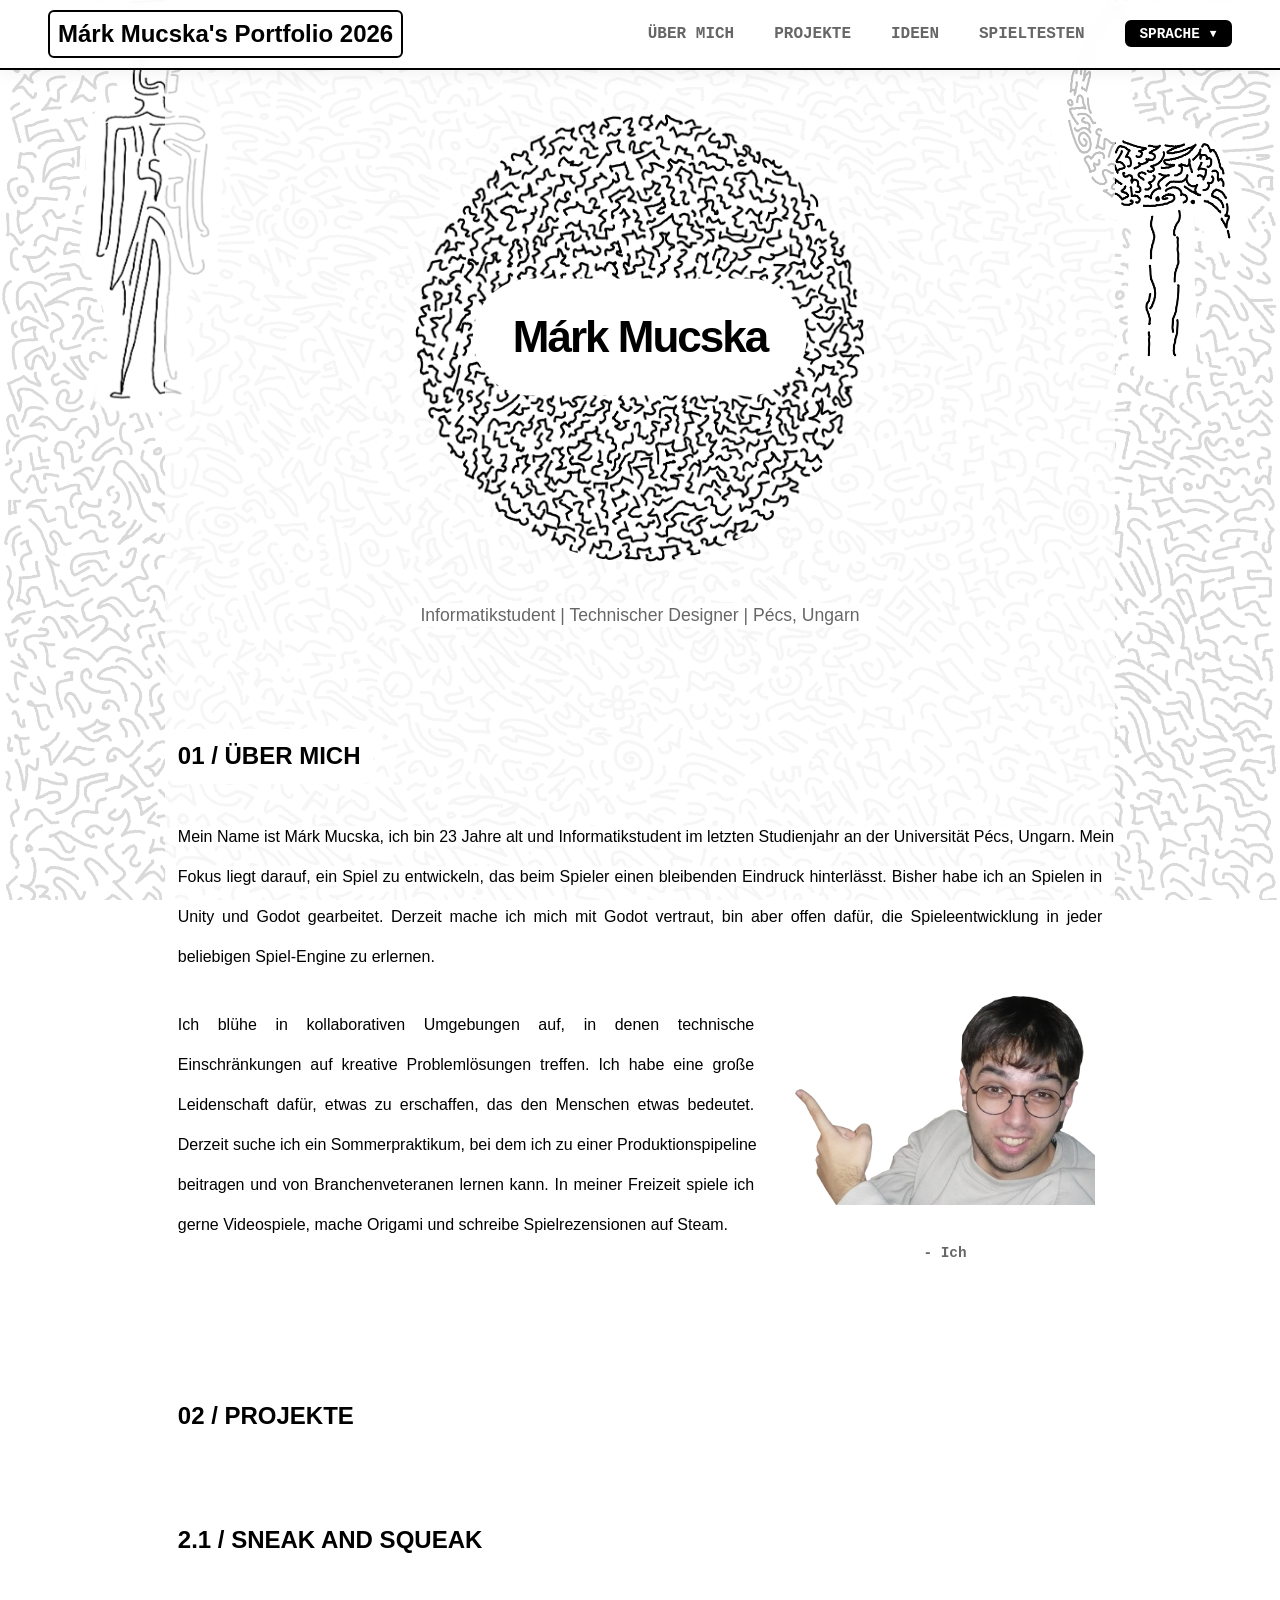
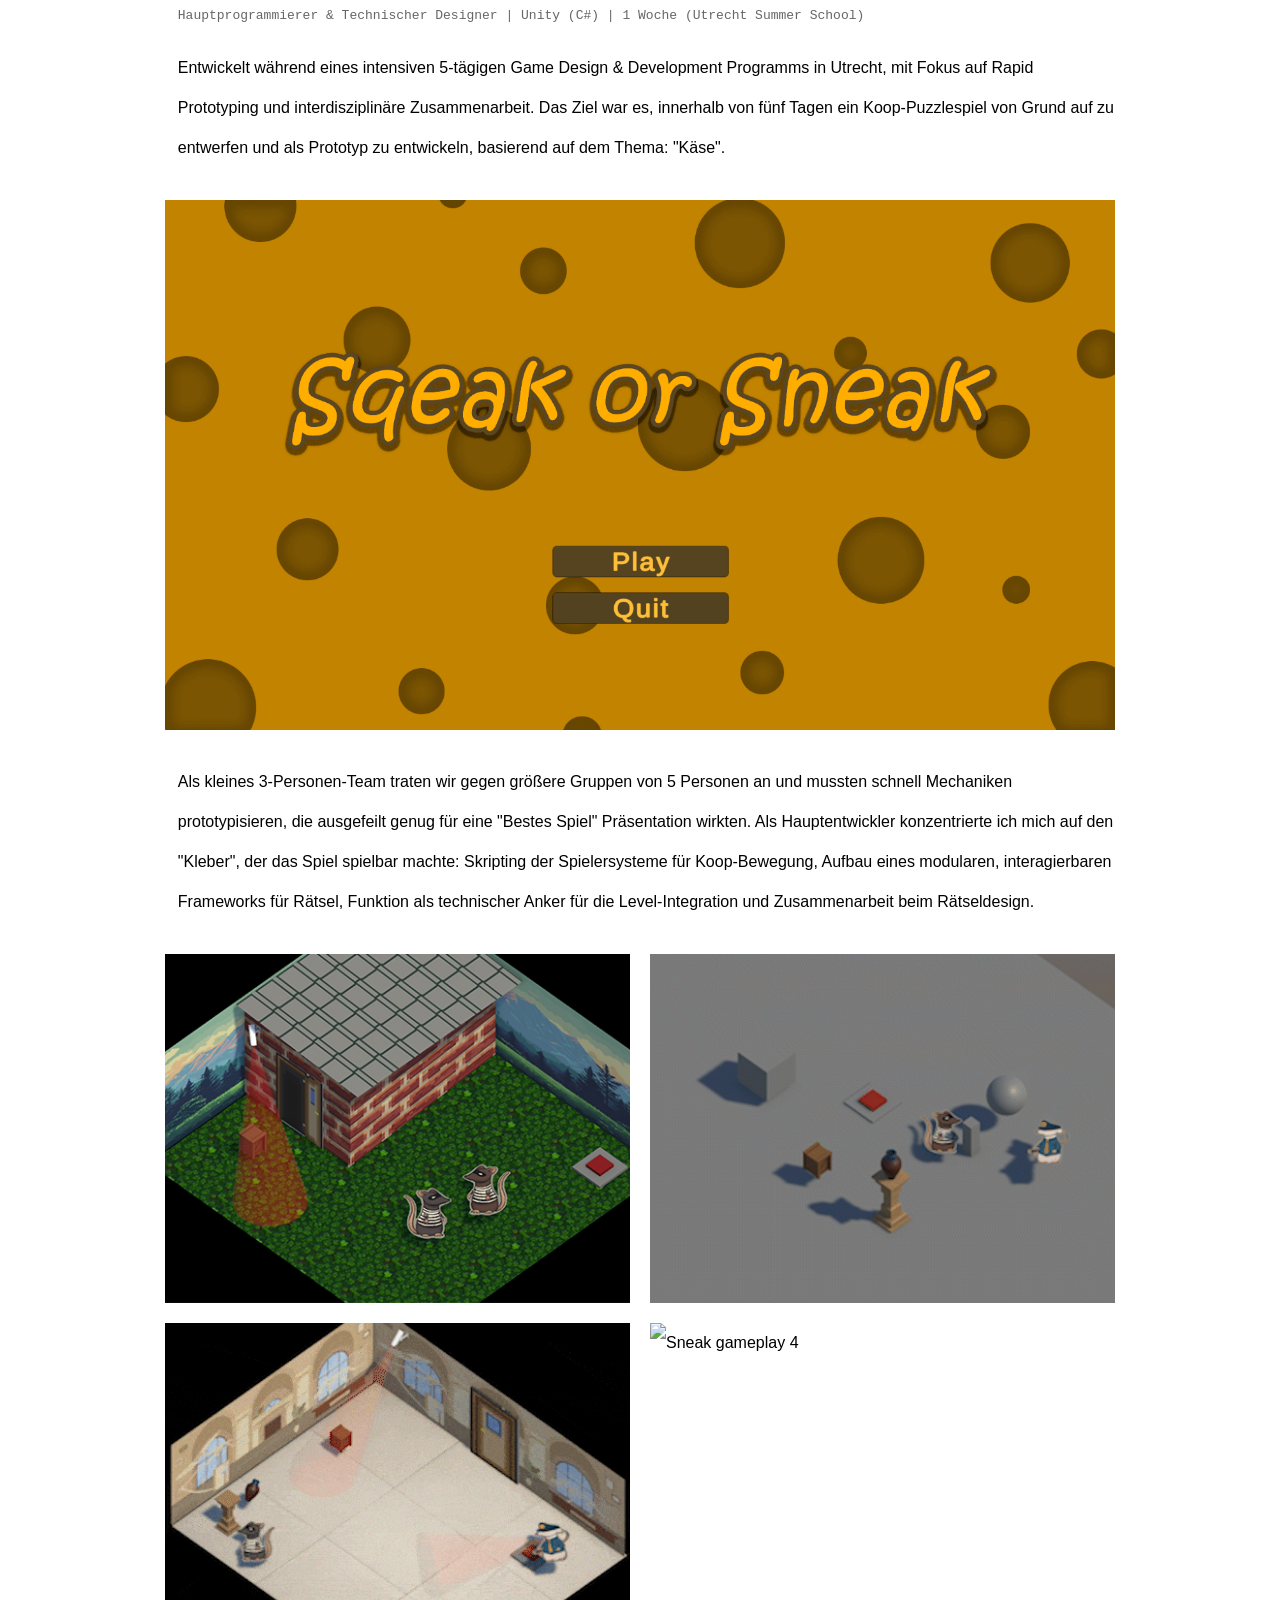
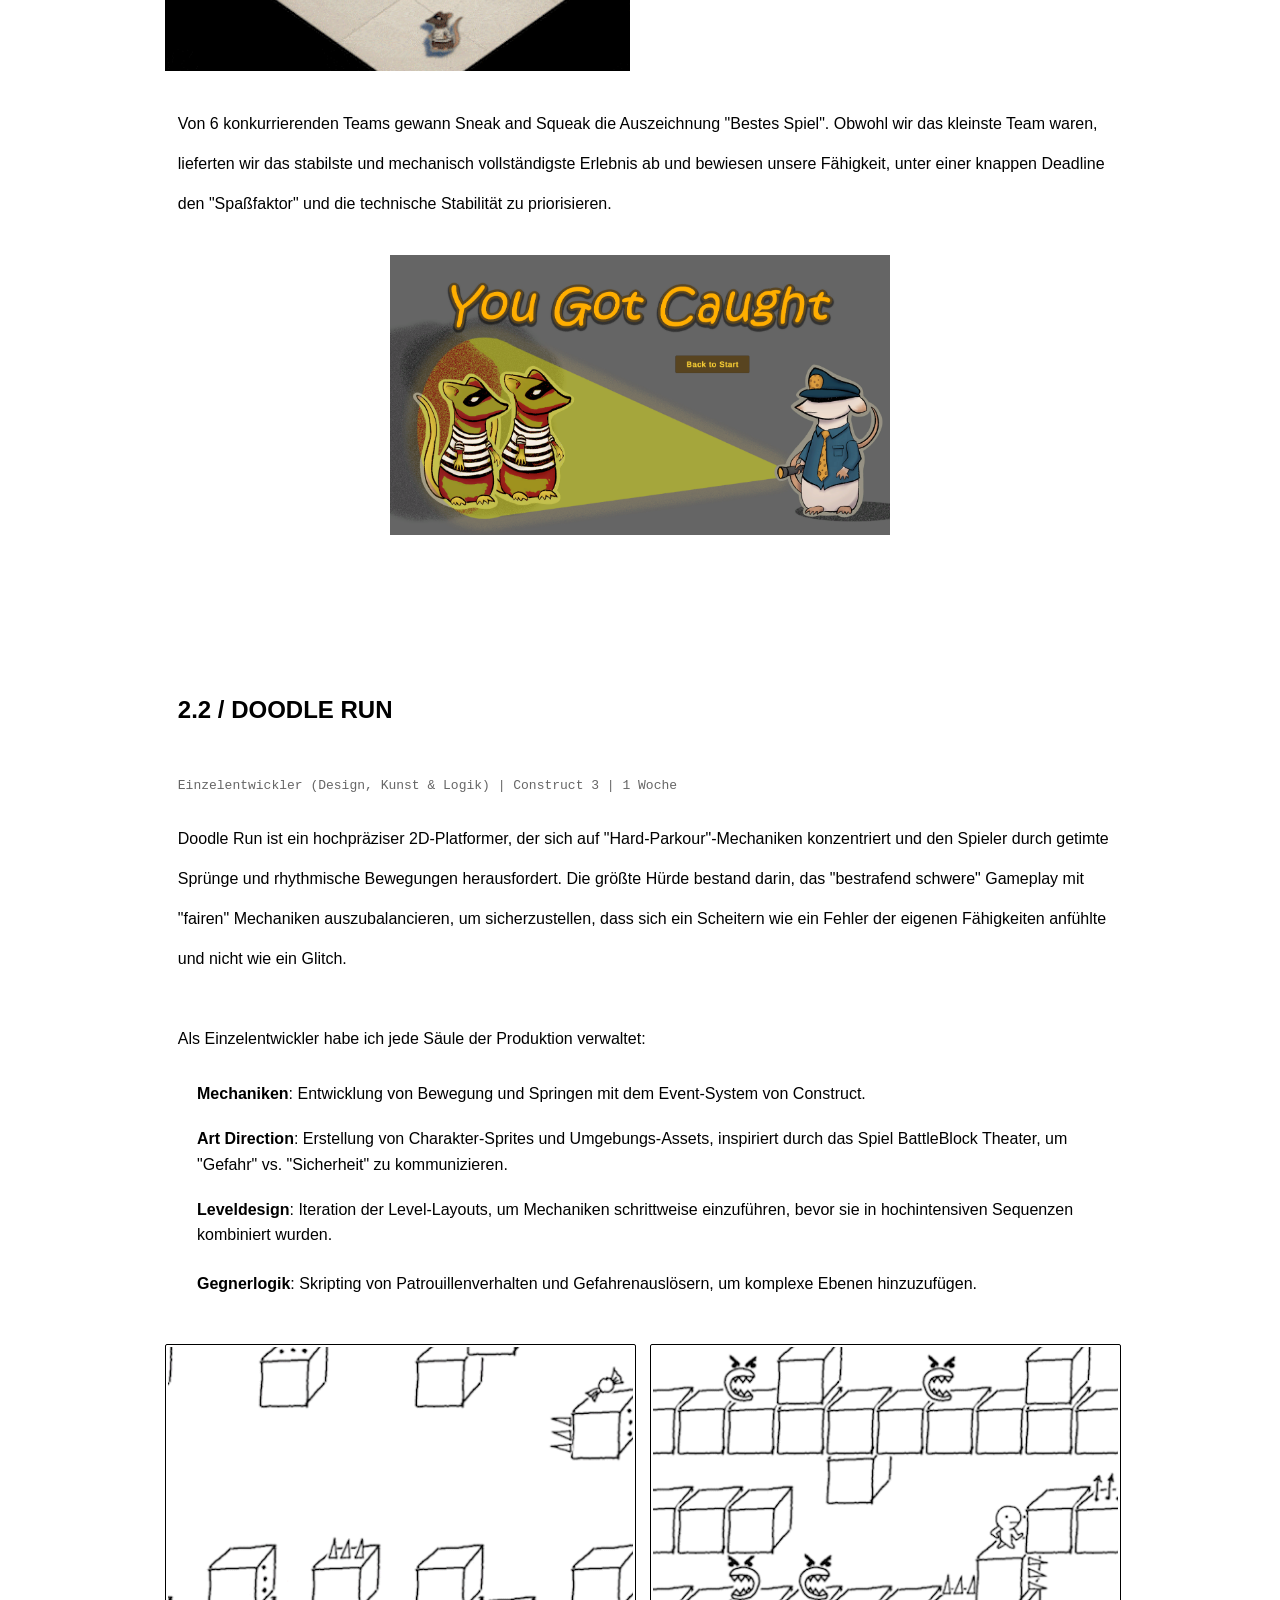
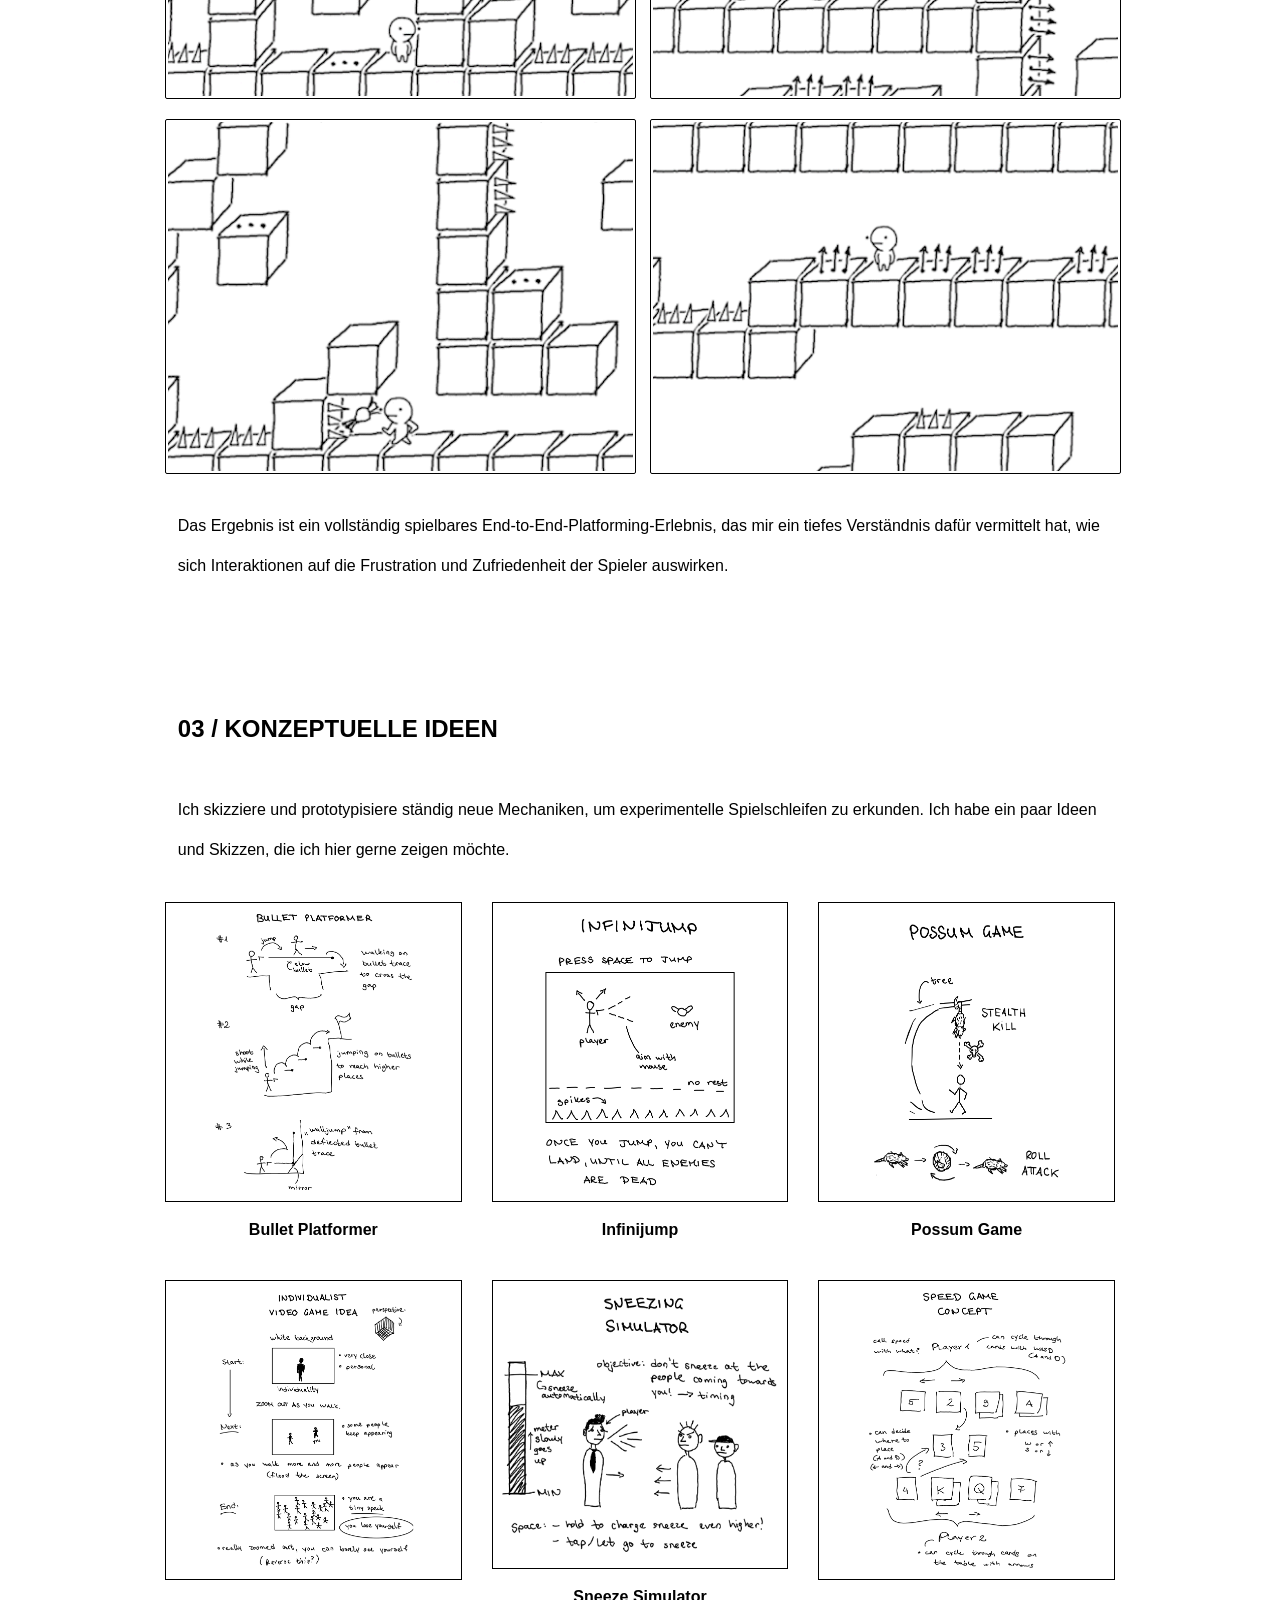
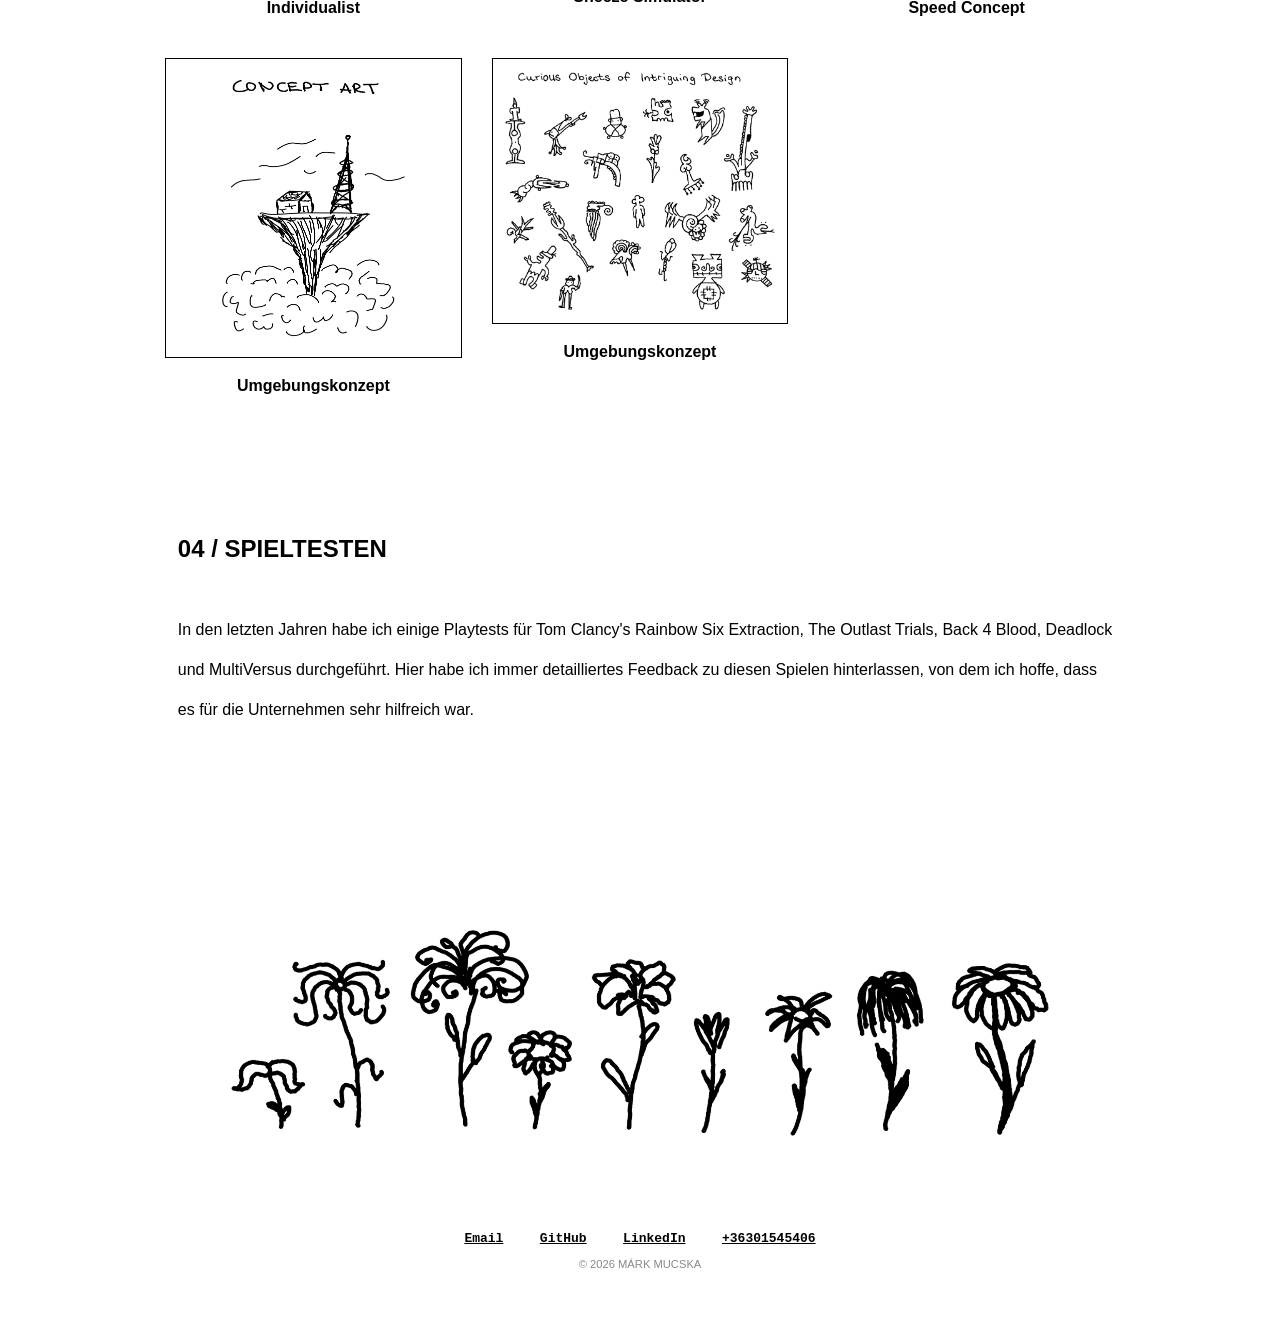
==== index_de.html @ d877de8e "language1" ====
<!DOCTYPE html>
<html lang="de">
<head>
    <meta charset="UTF-8">
    <meta name="viewport" content="width=device-width, initial-scale=1.0">
    <title>Márk Mucska | Portfolio 2026</title>
    <link rel="stylesheet" href="style.css">
</head>
<body>

    <nav>
        <a href="#hero" class="nav-logo">Márk Mucska's Portfolio 2026</a>
        <ul class="nav-links">
            <li><a href="#about">Über mich</a></li>
            <li><a href="#projects">Projekte</a></li>
            <li><a href="#ideas">Ideen</a></li>
            <li><a href="#experience">Spieltesten</a></li>
            <li class="lang-dropdown">
                <button class="lang-btn">Sprache ▾</button>
                <div class="lang-menu">
                    <a href="#">English</a>
                    <a href="#">Magyar</a>
                    <a href="#">Deutsch</a>
                </div>
            </li>
        </ul>
    </nav>

    <img src="media/graphics/left_side_fix.png" class="side-art left-art sketch-asset" alt="Left side art">
    <img src="media/graphics/right_side_fix.png" class="side-art right-art sketch-asset" alt="Right side art">

    <div class="container">
        <header id="hero" class="site-header reveal">
            <div class="hero-overlay-container">
                <img src="media/graphics/hero.png" class="hero-overlay-img sketch-asset" alt="Hero Art">
                <h1 class="hero-title-overlay">Márk Mucska</h1>
            </div>
            
            <p class="hero-subtitle">
                Informatikstudent | Technischer Designer | Pécs, Ungarn
            </p>
        </header>

        <section id="about" class="reveal">
            <h2>01 / Über Mich</h2>
            
            <div class="about-top">
                <p>Mein Name ist Márk Mucska, ich bin 23 Jahre alt und Informatikstudent im letzten Studienjahr an der Universität Pécs, Ungarn. Mein Fokus liegt darauf, ein Spiel zu entwickeln, das beim Spieler einen bleibenden Eindruck hinterlässt. Bisher habe ich an Spielen in Unity und Godot gearbeitet. Derzeit mache ich mich mit Godot vertraut, bin aber offen dafür, die Spieleentwicklung in jeder beliebigen Spiel-Engine zu erlernen.</p>
            </div>

            <div class="about-bottom">
                <div class="about-bottom-text">
                    <p>Ich blühe in kollaborativen Umgebungen auf, in denen technische Einschränkungen auf kreative Problemlösungen treffen. Ich habe eine große Leidenschaft dafür, etwas zu erschaffen, das den Menschen etwas bedeutet. Derzeit suche ich ein Sommerpraktikum, bei dem ich zu einer Produktionspipeline beitragen und von Branchenveteranen lernen kann. In meiner Freizeit spiele ich gerne Videospiele, mache Origami und schreibe Spielrezensionen auf Steam.</p>
                </div>
                <div class="about-image-container">
                    <img src="media/graphics/me.png" alt="Márk Mucska zeigt" class="about-img">
                    <span class="me-caption">- Ich</span>
                </div>
            </div>
        </section>

        <section id="projects" class="reveal" style="padding-bottom: 0;">
            <h2>02 / Projekte</h2>
        </section>

        <section id="sneak" class="reveal" style="padding-top: 1rem;">
            <h2>2.1 / Sneak and Squeak</h2>
            <br>
            <span class="project-meta">Hauptprogrammierer & Technischer Designer | Unity (C#) | 1 Woche (Utrecht Summer School)</span>
            
            <p>Entwickelt während eines intensiven 5-tägigen Game Design & Development Programms in Utrecht, mit Fokus auf Rapid Prototyping und interdisziplinäre Zusammenarbeit. Das Ziel war es, innerhalb von fünf Tagen ein Koop-Puzzlespiel von Grund auf zu entwerfen und als Prototyp zu entwickeln, basierend auf dem Thema: "Käse".</p>
            
            <img src="media/sneak/sneak_4.png" class="feature-img hover-lift" alt="Title Screen">
            
            <p>Als kleines 3-Personen-Team traten wir gegen größere Gruppen von 5 Personen an und mussten schnell Mechaniken prototypisieren, die ausgefeilt genug für eine "Bestes Spiel" Präsentation wirkten. Als Hauptentwickler konzentrierte ich mich auf den "Kleber", der das Spiel spielbar machte: Skripting der Spielersysteme für Koop-Bewegung, Aufbau eines modularen, interagierbaren Frameworks für Rätsel, Funktion als technischer Anker für die Level-Integration und Zusammenarbeit beim Rätseldesign.</p>

            <div class="gallery-grid dynamic-grid">
                <img src="media/sneak/sneak_6.png" class="hover-lift" alt="Sneak gameplay 1">
                <img src="media/sneak/sneak_1.gif" class="hover-lift" alt="Sneak gameplay 2">
                <img src="media/sneak/sneak_2.gif" class="hover-lift" alt="Sneak gameplay 3">
                <img src="media/sneak/sneak_3.gif" class="hover-lift" alt="Sneak gameplay 4">
            </div>

            <p>Von 6 konkurrierenden Teams gewann Sneak and Squeak die Auszeichnung "Bestes Spiel". Obwohl wir das kleinste Team waren, lieferten wir das stabilste und mechanisch vollständigste Erlebnis ab und bewiesen unsere Fähigkeit, unter einer knappen Deadline den "Spaßfaktor" und die technische Stabilität zu priorisieren.</p>
            
            <img src="media/sneak/sneak_5.png" class="hover-lift" style="max-width: 500px; margin: 2rem auto; display: block;" alt="Caught Screen">
        </section>

        <section id="doodle" class="reveal">
            <h2>2.2 / Doodle Run</h2>
            <br>
            <span class="project-meta">Einzelentwickler (Design, Kunst & Logik) | Construct 3 | 1 Woche</span>
            
            <p>Doodle Run ist ein hochpräziser 2D-Platformer, der sich auf "Hard-Parkour"-Mechaniken konzentriert und den Spieler durch getimte Sprünge und rhythmische Bewegungen herausfordert. Die größte Hürde bestand darin, das "bestrafend schwere" Gameplay mit "fairen" Mechaniken auszubalancieren, um sicherzustellen, dass sich ein Scheitern wie ein Fehler der eigenen Fähigkeiten anfühlte und nicht wie ein Glitch.</p>
            <br><br>
            <p>Als Einzelentwickler habe ich jede Säule der Produktion verwaltet:</p><br>
            <ul class="doodle-list">
                <li><b>Mechaniken</b>: Entwicklung von Bewegung und Springen mit dem Event-System von Construct.</li>
                <li><b>Art Direction</b>: Erstellung von Charakter-Sprites und Umgebungs-Assets, inspiriert durch das Spiel BattleBlock Theater, um "Gefahr" vs. "Sicherheit" zu kommunizieren.</li>
                <li><b>Leveldesign</b>: Iteration der Level-Layouts, um Mechaniken schrittweise einzuführen, bevor sie in hochintensiven Sequenzen kombiniert wurden.</li>
                <li><b>Gegnerlogik</b>: Skripting von Patrouillenverhalten und Gefahrenauslösern, um komplexe Ebenen hinzuzufügen.</li>
            </ul>

            <div class="gallery-grid dynamic-grid">
                <img src="media/doodle/doodle_1.gif" class="doodle-run-frame hover-lift" alt="Doodle gameplay 1">
                <img src="media/doodle/doodle_2.gif" class="doodle-run-frame hover-lift" alt="Doodle gameplay 2">
                <img src="media/doodle/doodle_3.gif" class="doodle-run-frame hover-lift" alt="Doodle gameplay 3">
                <img src="media/doodle/doodle_4.gif" class="doodle-run-frame hover-lift" alt="Doodle gameplay 4">
            </div>

            <p>Das Ergebnis ist ein vollständig spielbares End-to-End-Platforming-Erlebnis, das mir ein tiefes Verständnis dafür vermittelt hat, wie sich Interaktionen auf die Frustration und Zufriedenheit der Spieler auswirken.</p>
        </section>

        <section id="ideas" class="reveal">
            <h2>03 / Konzeptuelle Ideen</h2>
            <br>
            <p>Ich skizziere und prototypisiere ständig neue Mechaniken, um experimentelle Spielschleifen zu erkunden. Ich habe ein paar Ideen und Skizzen, die ich hier gerne zeigen möchte.</p>

            <div class="ideas-grid dynamic-grid">
                <div class="idea-item" onclick="openLB('ideas',0)"><img src="media/ideas/bullet_plat.png" class="idea-frame" alt="Bullet Platformer"><p><strong>Bullet Platformer</strong></p></div>
                <div class="idea-item" onclick="openLB('ideas',1)"><img src="media/ideas/infinijump.png" class="idea-frame" alt="Infinijump"><p><strong>Infinijump</strong></p></div>
                <div class="idea-item" onclick="openLB('ideas',2)"><img src="media/ideas/possum.png" class="idea-frame" alt="Possum Game"><p><strong>Possum Game</strong></p></div>
                <div class="idea-item" onclick="openLB('ideas',3)"><img src="media/ideas/indiv.png" class="idea-frame" alt="Individualist"><p><strong>Individualist</strong></p></div>
                <div class="idea-item" onclick="openLB('ideas',4)"><img src="media/ideas/sneeze_sim.png" class="idea-frame" alt="Sneeze Simulator"><p><strong>Sneeze Simulator</strong></p></div>
                <div class="idea-item" onclick="openLB('ideas',5)"><img src="media/ideas/speed.png" class="idea-frame" alt="Speed Concept"><p><strong>Speed Concept</strong></p></div>
                <div class="idea-item" onclick="openLB('ideas',6)"><img src="media/ideas/concept_art.png" class="idea-frame" alt="Environment Concept"><p><strong>Umgebungskonzept</strong></p></div>
                <div class="idea-item" onclick="openLB('ideas',7)"><img src="media/ideas/ideas.png" class="idea-frame" alt="Environment Concept"><p><strong>Umgebungskonzept</strong></p></div>
            </div>
        </section>

        <section id="experience" class="reveal">
            <h2>04 / Spieltesten</h2>
            <br>
            <p>In den letzten Jahren habe ich einige Playtests für Tom Clancy's Rainbow Six Extraction, The Outlast Trials, Back 4 Blood, Deadlock und MultiVersus durchgeführt. Hier habe ich immer detailliertes Feedback zu diesen Spielen hinterlassen, von dem ich hoffe, dass es für die Unternehmen sehr hilfreich war.</p>
        </section>

        <footer class="reveal" style="text-align: center; padding: 4rem 0;">
            <img src="media/graphics/bottom_of_page.png" class="footer-art sketch-asset" alt="Footer art">
            <div class="contact-links">
                <a href="mailto:mark.mucska@gmail.com">Email</a>
                <a href="https://github.com/robb1ngood" target="_blank">GitHub</a>
                <a href="https://www.linkedin.com/in/márk-mucska-1a187a334/" target="_blank">LinkedIn</a>
                <a href="tel:+36301545406">+36301545406</a>
            </div>
            <p style="margin-top: 2rem; font-size: 0.7rem; color: #888;">© 2026 MÁRK MUCSKA</p>
        </footer>

    </div>

    <div class="lb" id="lb" onclick="lbOutside(event)">
        <div class="lb-inner">
            <button class="lb-close" onclick="closeLB()">SCHLIESSEN ✕</button>
            <button class="lb-arrow prev" onclick="event.stopPropagation();shiftLB(-1)">‹</button>
            <button class="lb-arrow next" onclick="event.stopPropagation();shiftLB(1)">›</button>
            <img id="lb-img" src="" alt="">
            <div class="lb-cap" id="lb-cap"></div>
        </div>
    </div>

    <script>
    // 1. Data defining the images in the gallery
    const galleryData = {
        ideas: [
            {src: 'media/ideas/bullet_plat.png', cap: 'Bullet Platformer'},
            {src: 'media/ideas/infinijump.png',  cap: 'Infinijump'},
            {src: 'media/ideas/possum.png',      cap: 'Possum Game'},
            {src: 'media/ideas/indiv.png',       cap: 'Individualist'},
            {src: 'media/ideas/sneeze_sim.png',  cap: 'Sneeze Simulator'},
            {src: 'media/ideas/speed.png',       cap: 'Speed Concept'},
            {src: 'media/ideas/concept_art.png', cap: 'Umgebungskonzept'},
            {src: 'media/ideas/ideas.png',       cap: 'Umgebungskonzept'}
        ]
    };

    let currentGallery = null;
    let currentIndex = 0;

    function openLB(gal, idx) {
        currentGallery = gal;
        currentIndex = idx;
        renderLB();
        document.getElementById('lb').classList.add('open');
        document.body.style.overflow = 'hidden'; 
    }

    function renderLB() {
        const item = galleryData[currentGallery][currentIndex];
        const lbImg = document.getElementById('lb-img');
        lbImg.src = item.src;
        document.getElementById('lb-cap').textContent = item.cap + ' (' + (currentIndex + 1) + '/' + galleryData[currentGallery].length + ')';
    }

    function shiftLB(direction) {
        const total = galleryData[currentGallery].length;
        currentIndex = (currentIndex + direction + total) % total;
        renderLB();
    }

    function closeLB() {
        document.getElementById('lb').classList.remove('open');
        document.body.style.overflow = '';
        document.getElementById('lb-img').src = '';
    }

    function lbOutside(e) {
        if (e.target === document.getElementById('lb')) closeLB();
    }

    document.addEventListener('keydown', e => {
        if (!document.getElementById('lb').classList.contains('open')) return;
        if (e.key === 'Escape') closeLB();
        if (e.key === 'ArrowRight') shiftLB(1);
        if (e.key === 'ArrowLeft') shiftLB(-1);
    });

    // --- DYNAMIC EFFECTS ADDITIONS ---

    // Scroll reveal
    const reveals = document.querySelectorAll('.reveal');
    const observer = new IntersectionObserver((entries) => {
      entries.forEach(entry => {
        if (entry.isIntersecting) {
          entry.target.classList.add('visible');
        }
      });
    }, { threshold: 0.1 });
    reveals.forEach(el => observer.observe(el));

    // Staggered Grids
    const grids = document.querySelectorAll('.dynamic-grid');
    const gridObserver = new IntersectionObserver((entries) => {
        entries.forEach(entry => {
            if (entry.isIntersecting) {
                entry.target.classList.add('visible');
                const children = Array.from(entry.target.children);
                children.forEach((child, i) => {
                    child.style.transitionDelay = `${i * 0.15}s`;
                });
            }
        });
    }, { threshold: 0.15 });
    grids.forEach(grid => gridObserver.observe(grid));

    // Active nav highlight
    const sections = document.querySelectorAll('section[id], header[id]');
    const navLinks = document.querySelectorAll('.nav-links a:not(.lang-menu a)');
    window.addEventListener('scroll', () => {
      let current = '';
      sections.forEach(s => {
        if (window.scrollY >= s.offsetTop - 150) current = s.id;
      });
      navLinks.forEach(a => {
        a.classList.remove('active');
        if (a.getAttribute('href') === '#' + current) {
            a.classList.add('active');
        }
      });
    });
    </script>
</body>
</html>
---- style.css ----
/* --- DESIGN SYSTEM: INVERTED THEME --- */
:root {
    --bg-color: #ffffff;
    --text-color: #000000;
    --secondary-text: #666666;
    --accent-color: #000000;
}

html {
    scroll-behavior: smooth;
}

body {
    background-color: var(--bg-color);
    color: var(--text-color);
    font-family: 'Inter', -apple-system, sans-serif;
    line-height: 1.6;
    margin: 0;
    overflow-x: hidden;
}

/* Updated Background */
body::before {
    content: "";
    position: fixed;
    top: 50%;
    left: 50%;
    width: 100vh;
    height: 100vw;
    transform: translate(-50%, -50%) rotate(-90deg);
    background-image: url('media/graphics/background.png'); 
    background-size: cover;
    background-position: center;
    background-attachment: fixed;
    opacity: 0.15; 
    z-index: -1;
    pointer-events: none;
}

/* ── STICKY SKETCH NAV ── */
nav {
    position: fixed;
    top: 0; left: 0; right: 0;
    z-index: 1000;
    background: rgba(255, 255, 255, 0.95);
    border-bottom: 2px solid #000;
    padding: 0.6rem 3rem; /* Reduced vertical padding from 1.2rem to 0.6rem */
    display: flex;
    justify-content: space-between;
    align-items: center;
    box-shadow: 0 4px 15px rgba(0,0,0,0.05);
    backdrop-filter: blur(5px);
}

.nav-logo {
    font-weight: 900;
    font-size: 1.5rem;
    color: black;
    text-decoration: none;
    border: 2px solid black;
    padding: 0.2rem 0.5rem;
    border-radius: 6px;
    background: white;
    transition: transform 0.2s, box-shadow 0.2s;
}

.nav-logo:hover {
    transform: translateY(-2px);
    box-shadow: 4px 4px 0 black;
}

.nav-links {
    display: flex;
    gap: 2.5rem;
    list-style: none;
    margin: 0; padding: 0;
}

.nav-links a {
    text-decoration: none;
    color: var(--secondary-text);
    font-weight: bold;
    text-transform: uppercase;
    font-family: monospace;
    font-size: 1rem;
    position: relative;
    transition: color 0.2s ease;
}

.nav-links a::after {
    content: '';
    position: absolute;
    width: 100%;
    height: 2px;
    bottom: -4px;
    left: 0;
    background-color: #000;
    transform: scaleX(0);
    transform-origin: right;
    transition: transform 0.3s ease-out;
}

.nav-links a:hover, .nav-links a.active {
    color: #000;
}

.nav-links a:hover::after, .nav-links a.active::after {
    transform: scaleX(1);
    transform-origin: left;
}

/* Hero Section Layout */
.site-header {
    padding: 5rem 0 2rem; /* Reduced top padding from 8rem to 5rem */
    text-align: center;
}

.hero-overlay-container {
    position: relative;
    width: 450px;
    height: 450px;
    margin: 0 auto 2.5rem;
    border-radius: 50%;
    overflow: hidden;
    display: flex;
    justify-content: center;
    align-items: center;
}

.hero-overlay-img {
    display: block;
    width: 100%;
    height: 100%;
    object-fit: cover;
    animation: spin 30s linear infinite;
}

@keyframes spin {
    from { transform: rotate(0deg); }
    to { transform: rotate(360deg); }
}

.hero-title-overlay {
    position: absolute;
    top: 50%;
    left: 50%;
    transform: translate(-50%, -50%);
    font-size: 44px;
    font-weight: 900;
    color: black;
    margin: 0;
    background-color: white;
    padding: 10px 40px;
    white-space: nowrap;
    border-radius: 100px; 
}

.hero-subtitle {
    color: #666;
    max-width: 600px;
    margin: 0 auto;
    font-size: 1.1rem;
    line-height: 1.5;
}

.container {
    max-width: 950px; /* Increased from 850px to make the content area wider */
    margin: 0 auto;
    position: relative;
    background: rgba(255, 255, 255, 0.75);
    z-index: 2;
    padding-top: 2rem;
}
/* Side Art */
@keyframes wobble {
    0% { transform: rotate(-2deg); }
    50% { transform: rotate(2deg); }
    100% { transform: rotate(-2deg); }
}

.side-art {
    position: fixed;
    top: 15%;
    transform: translateY(-50%);
    width: 210px;
    z-index: 1;
    pointer-events: none;
    animation: wobble 6s ease-in-out infinite;
    backface-visibility: hidden;
}
.left-art { left: 30px; }
.right-art { animation-delay: -3s; right: 30px; }

h1, h2, p, .project-meta, .idea-item p {
    display: inline;
    background: #ffffff;
    padding: 0.1rem 0.8rem;
    border-radius: 12px;
    line-height: 2.2;
    box-decoration-break: clone;
    -webkit-box-decoration-break: clone;
}

h1 { 
    display: block;
    width: fit-content;
    margin: 0 auto 1rem;
    font-size: 3.5rem; 
    letter-spacing: -2px; 
    box-shadow: none;
}

h2 { 
    display: inline-block; 
    margin-bottom: 2rem;
    text-transform: uppercase;
}

section p {
    display: inline;
    margin-bottom: 1.5rem;
}

section {
    padding: 3rem 0;
    border-bottom: none;
    line-height: 2.5;
}

.project-meta {
    font-family: monospace;
    color: var(--secondary-text);
    display: block;
    margin-bottom: 1rem;
}

/* ── DYNAMIC ANIMATIONS ── */
.reveal {
    opacity: 0;
    transform: translateY(40px);
    transition: opacity 0.8s ease-out, transform 0.8s ease-out;
}

.reveal.visible {
    opacity: 1;
    transform: none;
}

.dynamic-grid > * {
    opacity: 0;
    transform: translateY(20px);
    transition: opacity 0.6s ease-out, transform 0.6s ease-out;
}

.dynamic-grid.visible > * {
    opacity: 1;
    transform: none;
}

/* Hover Lift Effect */
.hover-lift {
    transition: transform 0.3s ease, box-shadow 0.3s ease;
}
.hover-lift:hover {
    transform: translateY(-5px);
    box-shadow: 0 10px 20px rgba(0,0,0,0.1);
}

.gallery-grid {
    display: grid;
    grid-template-columns: 1fr 1fr;
    gap: 20px;
    margin: 2rem 0;
}

img, video {
    width: 100%;
    display: block;
    border: none;
}

.gallery-grid img.doodle-run-frame {
    border: 1px solid black;
    display: block;
    width: 100%;
    padding: 2px;
    background-color: white; 
    border-radius: 2px;
}

.feature-img { margin: 2rem 0; }

.ideas-grid {
    display: grid;
    grid-template-columns: repeat(auto-fill, minmax(250px, 1fr));
    gap: 30px;
    margin-top: 2rem;
}

.idea-item {
    text-align: center;
    cursor: pointer;
}

.idea-item img {
    max-height: 300px;
    object-fit: contain;
    margin: 0 auto;
}

.idea-item img.idea-frame {
    border: 1px solid #000;
    padding: 3px;
    background-color: #fff;
    display: block;
    width: 100%;
    height: auto;
    margin-bottom: 0.5rem;
    box-sizing: border-box;
    transition: all 0.2s ease;
}

.idea-item:hover img.idea-frame {
    border-color: #666;
    transform: scale(1.03) rotate(1deg);
    box-shadow: 0 10px 15px rgba(0,0,0,0.05);
}

/* --- CONTACT --- */
.footer-art { width: 100%; margin: 3rem 0; }
.contact-links a {
    color: var(--accent-color);
    text-decoration: underline;
    margin: 0 1rem;
    font-weight: bold;
    font-family: monospace;
    transition: color 0.2s;
}
.contact-links a:hover {
    color: #888;
}

/* --- LIGHTBOX --- */
.lb {
    display: none; 
    position: fixed; 
    inset: 0; 
    z-index: 2000;
    background: rgba(255, 255, 255, 0.98);
    align-items: center; 
    justify-content: center; 
    cursor: zoom-out;
}

.lb.open { display: flex; }

.lb-inner {
    position: relative;
    display: flex;
    flex-direction: column;
    align-items: center;
    justify-content: center;
    width: 90vw; 
    height: 90vh;
    pointer-events: none;
}

#lb-img {
    max-width: 100%;
    max-height: 80vh; 
    width: auto;
    height: auto;
    object-fit: contain; 
    border: 1px solid #000;
    background: white;
    box-shadow: 0 10px 30px rgba(0,0,0,0.1);
    pointer-events: auto;
}

.lb-cap {
    font-family: monospace;
    font-size: 0.9rem;
    color: #000;
    margin-top: 15px;
    background: white;
    padding: 5px 10px;
}

.lb-close {
    position: absolute;
    top: 0;
    right: 0;
    padding: 10px;
    background: white;
    border: 1px solid black;
    font-family: monospace;
    cursor: pointer;
    z-index: 2010;
    pointer-events: auto;
    transition: background 0.2s, color 0.2s;
}

.lb-close:hover {
    background: black;
    color: white;
}

.lb-arrow {
    position: absolute;
    top: 50%;
    transform: translateY(-50%);
    font-size: 3rem;
    background: rgba(255,255,255,0.8);
    border: none;
    cursor: pointer;
    padding: 10px;
    z-index: 2010;
    pointer-events: auto;
    transition: opacity 0.2s;
}

.lb-arrow:hover { opacity: 0.5; }
.lb-arrow.prev { left: -80px; }
.lb-arrow.next { right: -80px; }

/* Mobile fixes */
@media (max-width: 1100px) { .side-art { display: none; } }
@media (max-width: 800px) {
    .lb-arrow { display: none; }
    nav { padding: 0.8rem; }
    .nav-links { display: none; }
}
@media (max-width: 600px) { 
    .gallery-grid, .ideas-grid { grid-template-columns: 1fr; } 
    h1 { font-size: 2.5rem; } 
    .hero-overlay-container { width: 300px; height: 300px; }
}

/* --- ABOUT ME LAYOUT --- */
.about-top {
    text-align: justify; /* Justifies the top paragraph */
}

.about-bottom {
    display: flex;
    align-items: center; 
    gap: 0.5rem; 
}

.about-bottom-text {
    flex: 1; 
    text-align: justify; /* Justifies the bottom paragraph */
}

.about-image-container {
    flex-shrink: 0; 
    display: flex;
    flex-direction: column;
    align-items: center; /* Centers the caption exactly under the image */
}

.about-img {
    max-width: 100%;
    width: 300px; 
    height: auto;
    object-fit: cover;
    margin: 0;
    padding: 20px;
    display: block;
}

.me-caption {
    margin-top: 0.5rem;
    font-family: monospace; /* Keeps the sketchy/code vibe */
    color: var(--secondary-text);
    font-size: 0.9rem;
    font-weight: bold;
    background: #ffffff; /* Adds a clean background in case it overlaps the background pattern */
    padding: 0.1rem 0.5rem;
    border-radius: 6px;
}

/* Mobile responsiveness for About section */
@media (max-width: 768px) {
    .about-bottom {
        flex-direction: column-reverse; /* Puts image above text on mobile */
        text-align: center;
    }
}

/* --- LIST STYLING --- */
.doodle-list {
    margin-top: 1rem;
    padding-left: 1.5rem;
}

.doodle-list li {
    margin-bottom: 0.8rem; /* Adds comfortable spacing between list items */
    line-height: 1.6;
    background: #ffffff;
    padding: 0.2rem 0.5rem;
    border-radius: 8px;
    display: inline-block; /* Keeps your text highlight aesthetic intact */
}

/* --- LANGUAGE DROPDOWN --- */
.lang-dropdown {
    position: relative;
    display: inline-block;
}

.lang-btn {
    background-color: black;
    color: white;
    border: 2px solid black;
    padding: 0.2rem 0.8rem;
    font-family: monospace;
    font-weight: bold;
    font-size: 0.9rem;
    border-radius: 6px;
    cursor: pointer;
    text-transform: uppercase;
    transition: all 0.2s ease;
    margin-top: -3px; 
}

/* Button hover state */
.lang-dropdown:hover .lang-btn {
    background-color: white;
    color: black;
    transform: translateY(-2px);
    box-shadow: 3px 3px 0 black;
}

/* The hidden dropdown menu */
.lang-menu {
    display: flex; /* We keep it flex so the structure is always there */
    opacity: 0; /* Makes it completely transparent */
    visibility: hidden; /* Prevents you from accidentally clicking it when invisible */
    transition: opacity 0.3s ease, visibility 0.3s; /* Adds a 0.3-second delay! */
    
    position: absolute;
    top: 100%;
    right: 0; 
    background-color: white;
    min-width: 120px;
    box-shadow: 4px 4px 0 black;
    border: 2px solid black;
    border-radius: 6px;
    z-index: 1001;
    margin-top: 0.5rem;
    flex-direction: column;
    overflow: hidden; 
}


/* Show the menu when hovering over the dropdown container */
.lang-dropdown:hover .lang-menu {
    opacity: 1; /* Fades in to full visibility */
    visibility: visible; /* Makes it clickable again */
}

/* Style the individual language links */
.lang-menu a {
    color: black;
    padding: 0.5rem 1rem;
    text-decoration: none;
    font-family: monospace;
    font-weight: bold;
    font-size: 0.9rem;
    transition: background-color 0.2s, color 0.2s;
}

/* Link hover state inside the menu */
.lang-menu a:hover {
    background-color: black;
    color: white;
}

/* Remove the animated underline effect from your main nav links for these dropdown items */
.lang-dropdown .lang-menu a::after {
    display: none;
}
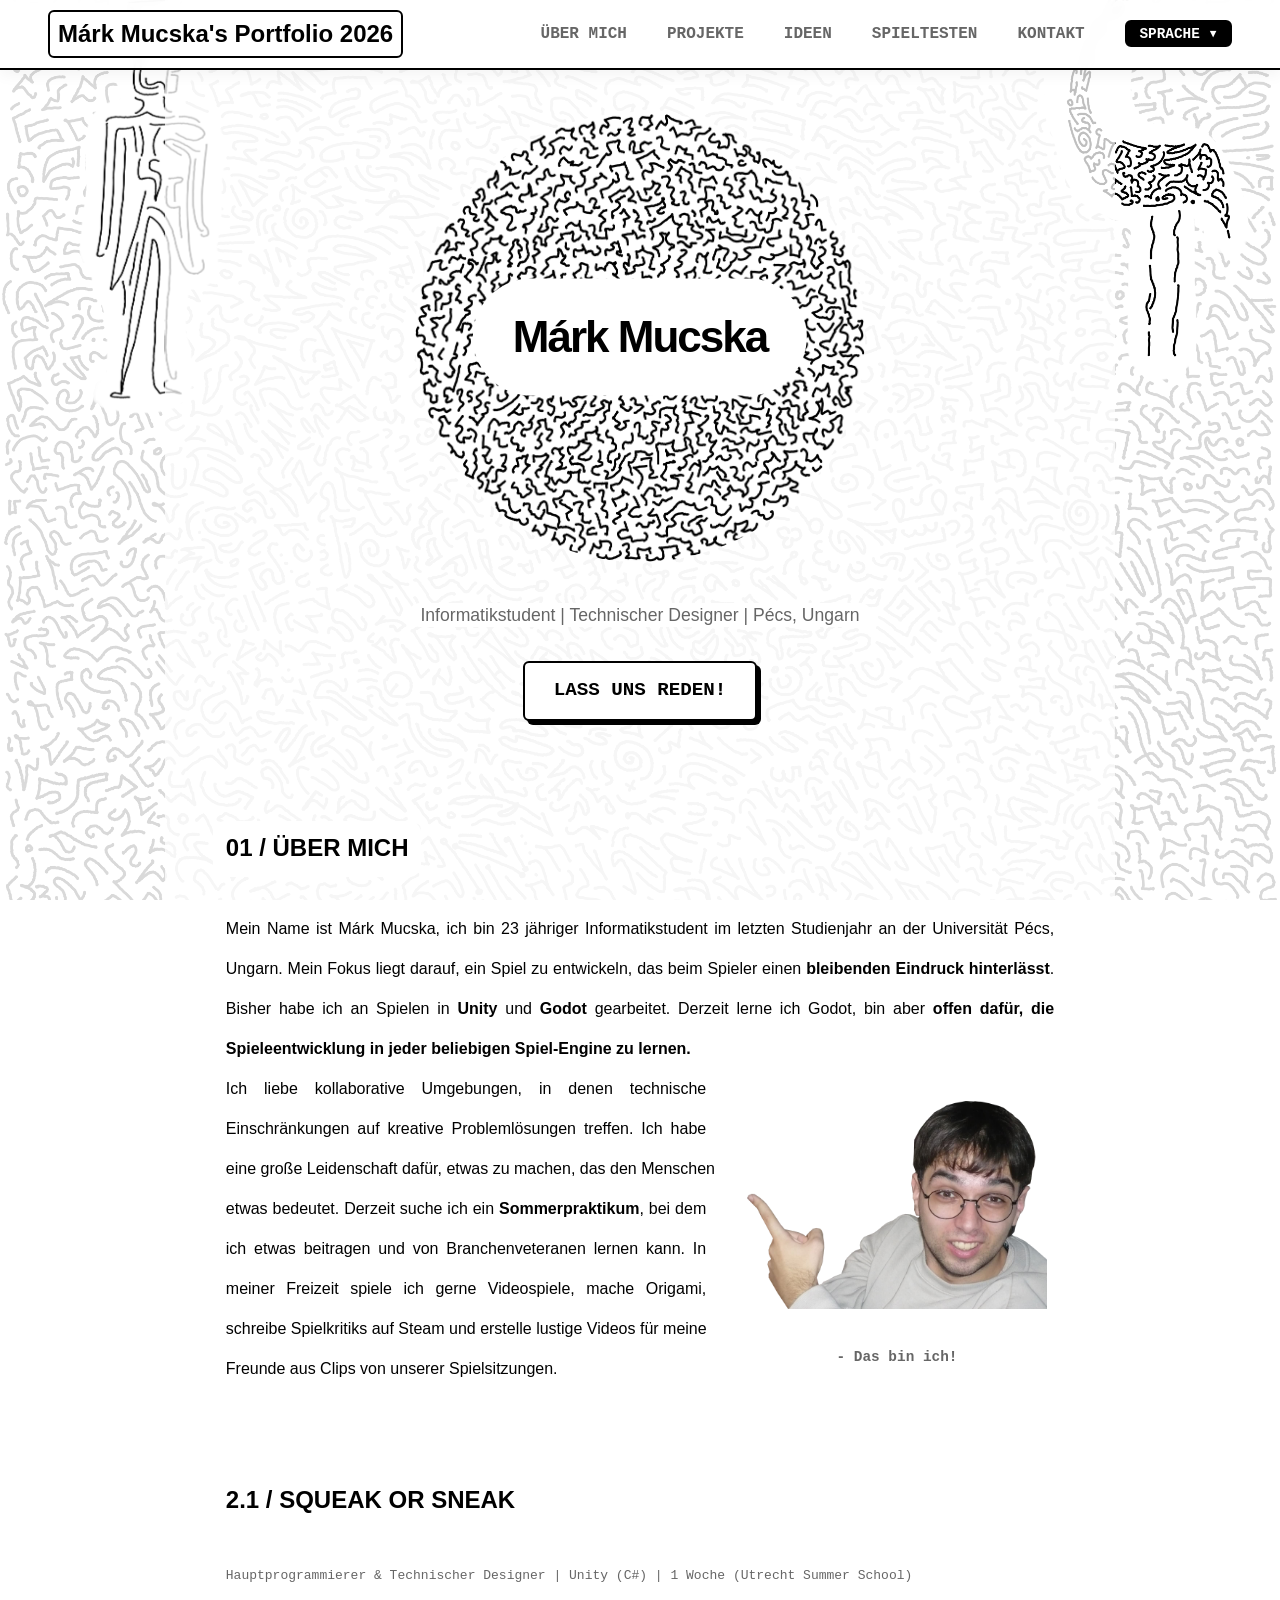
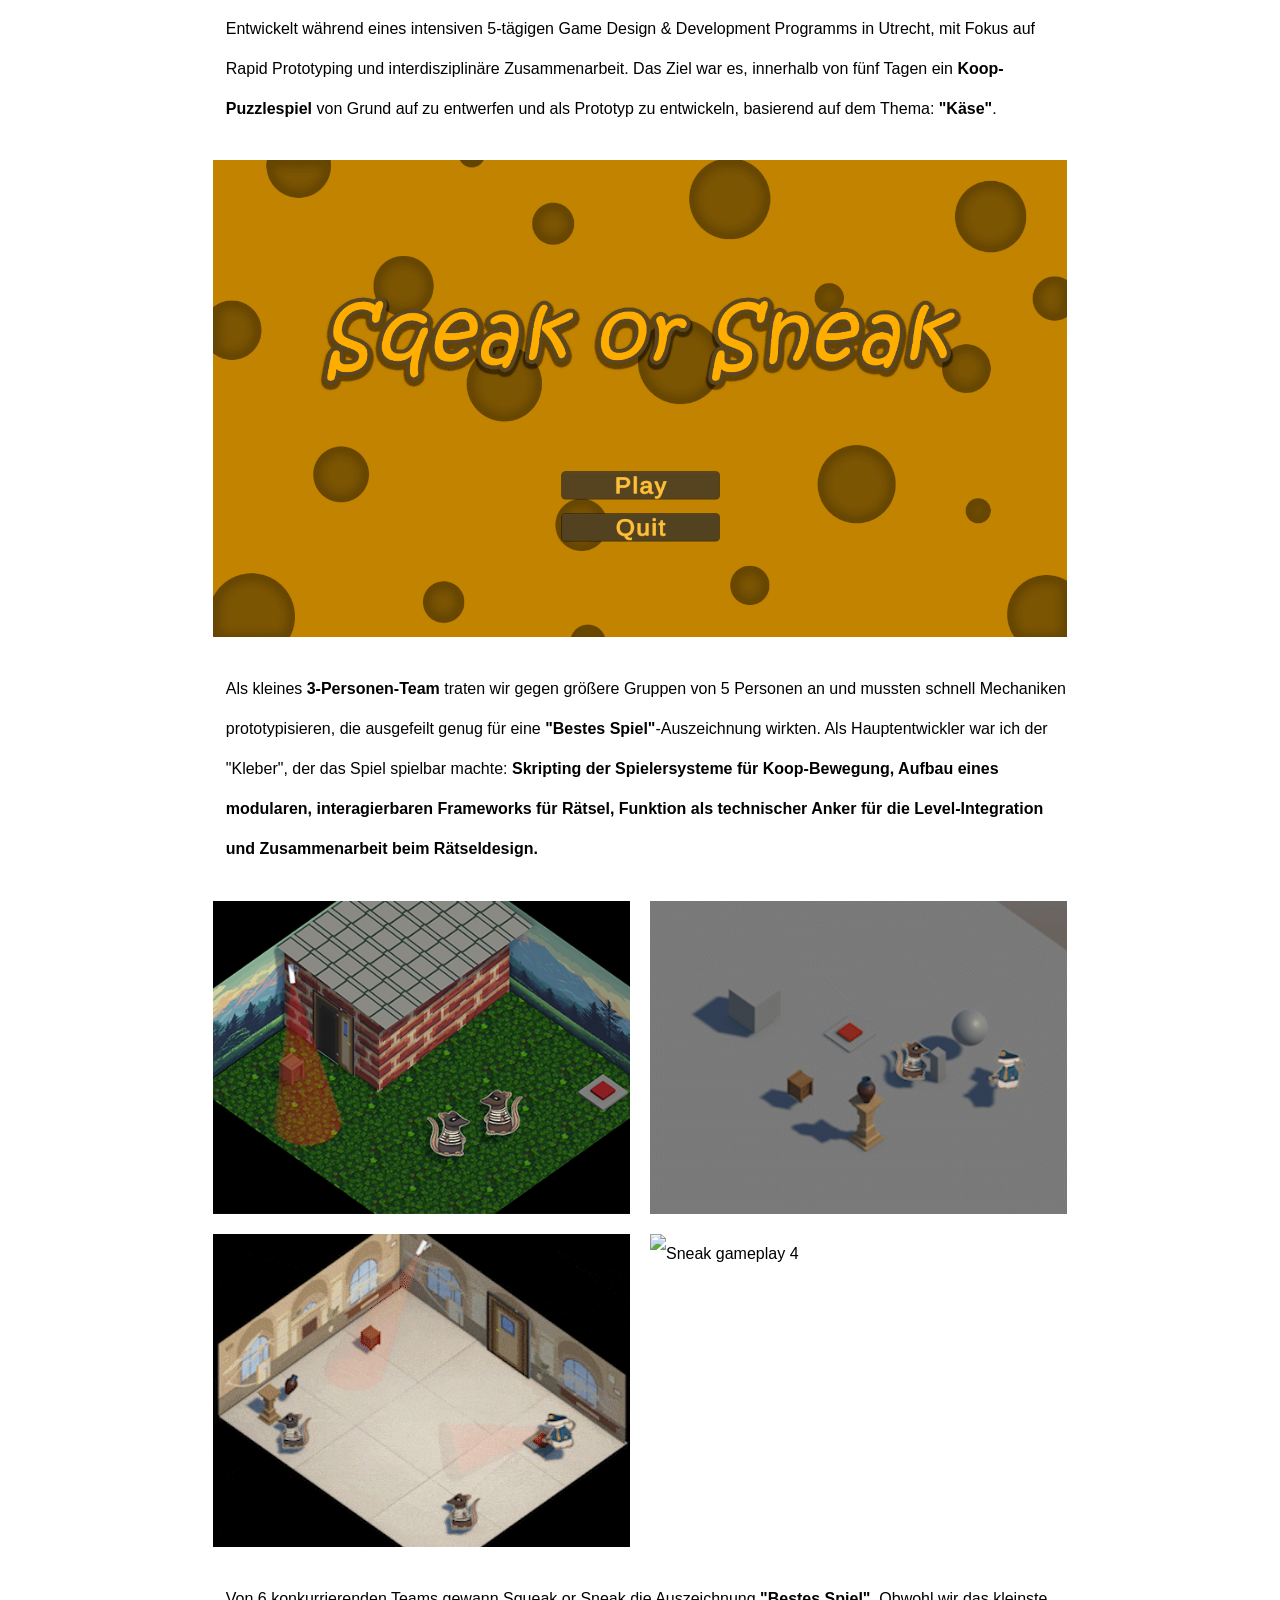
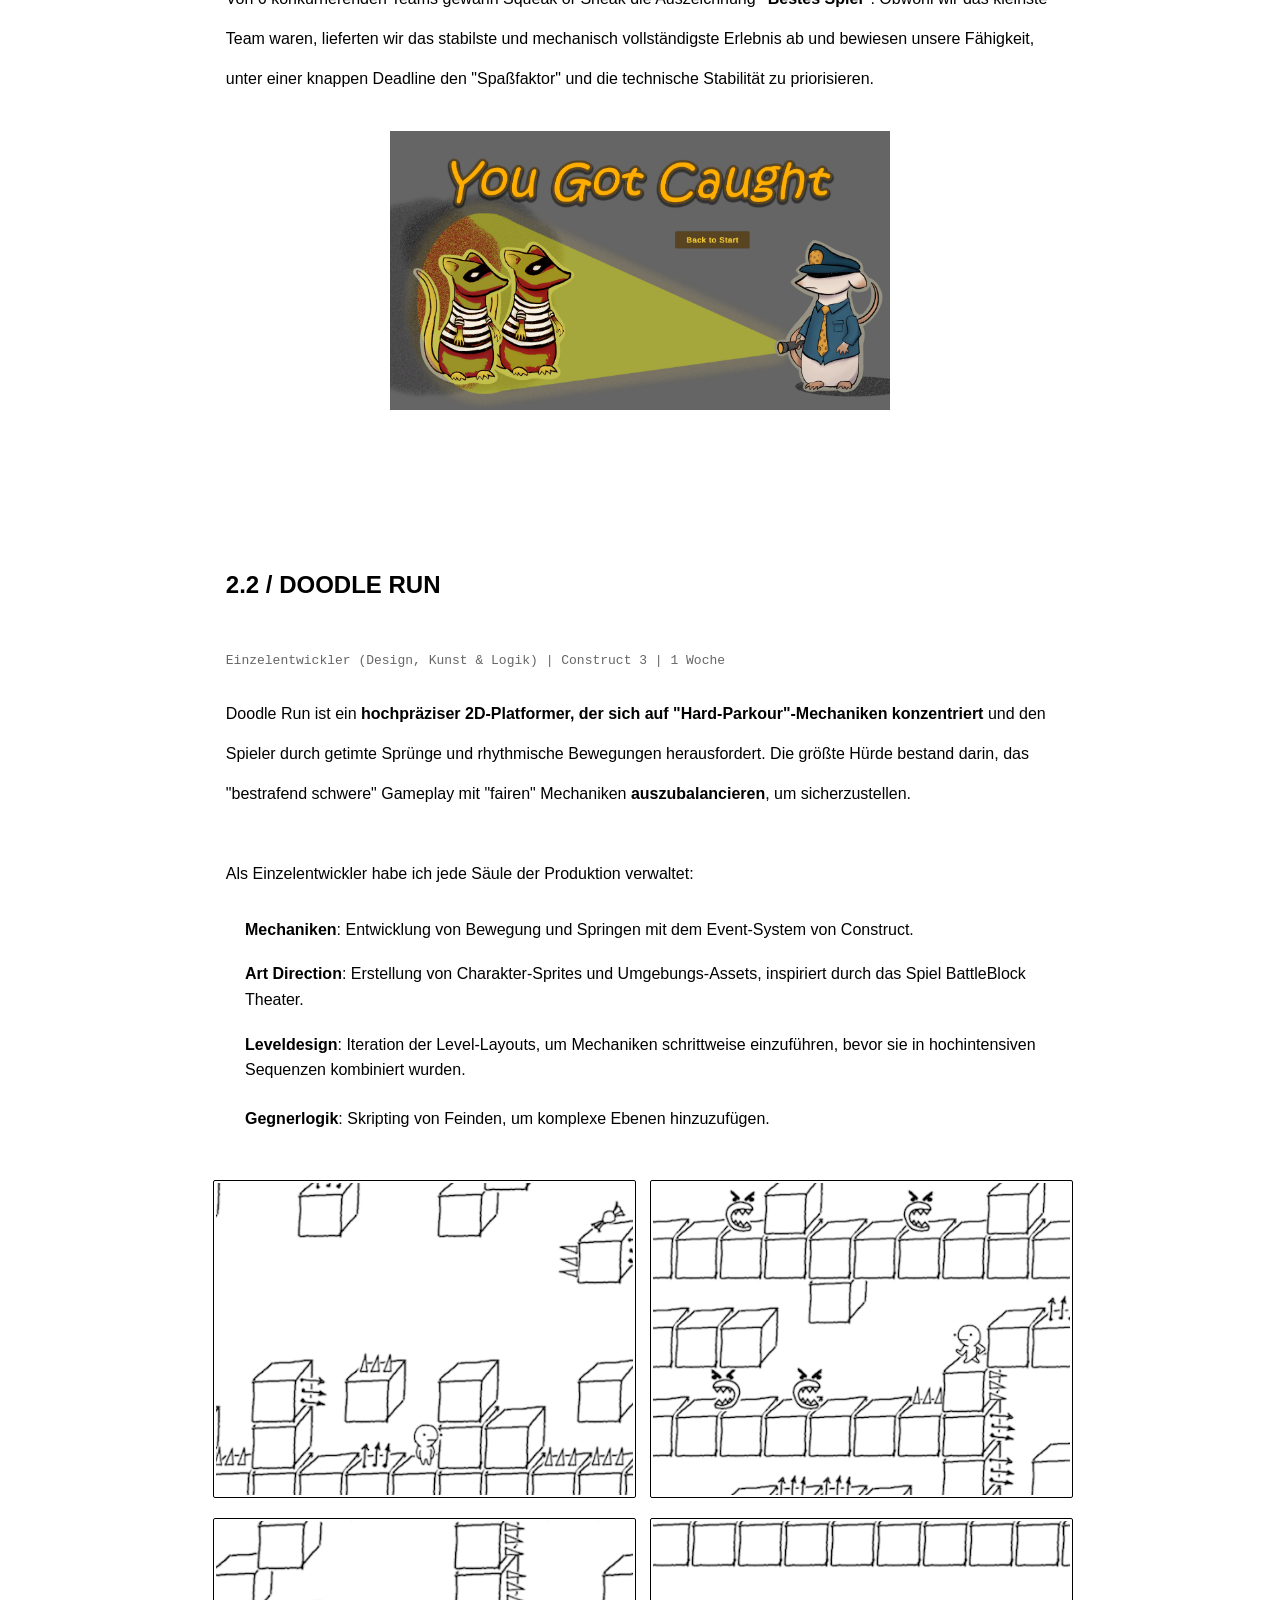
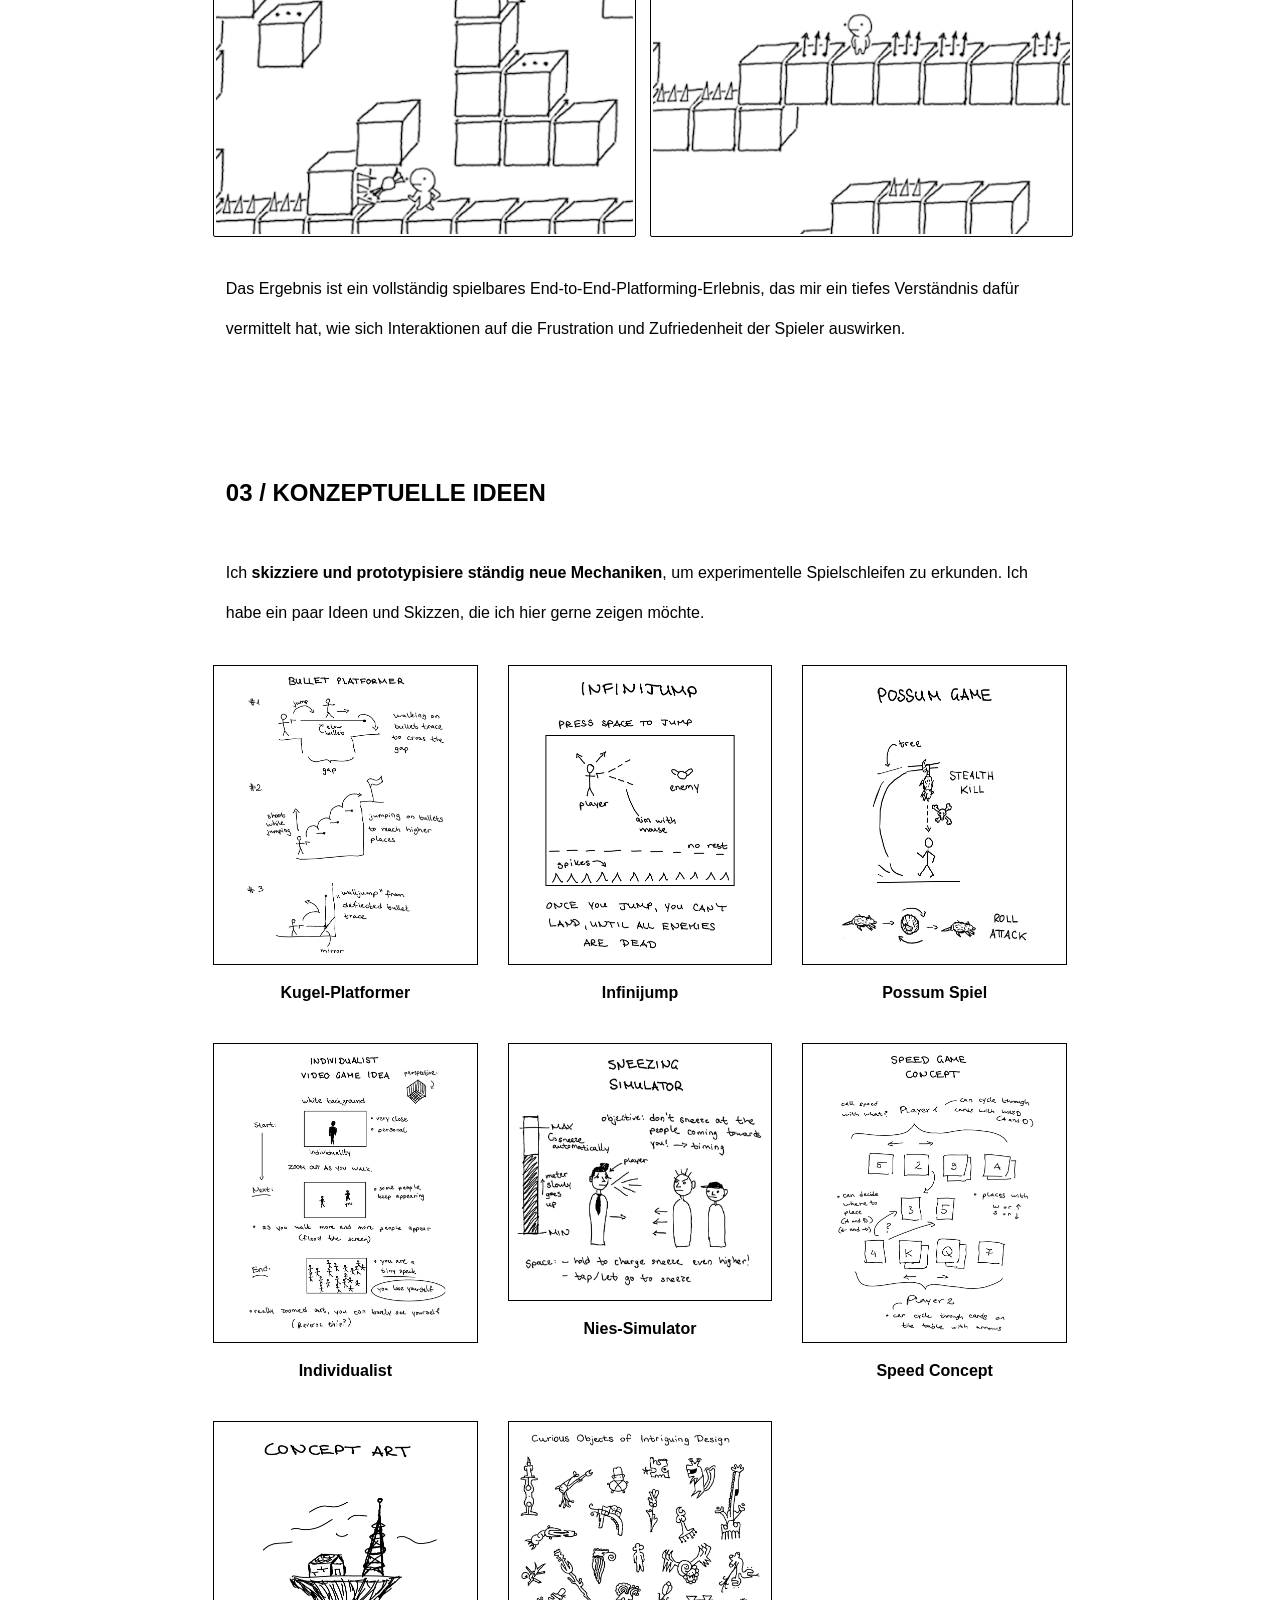
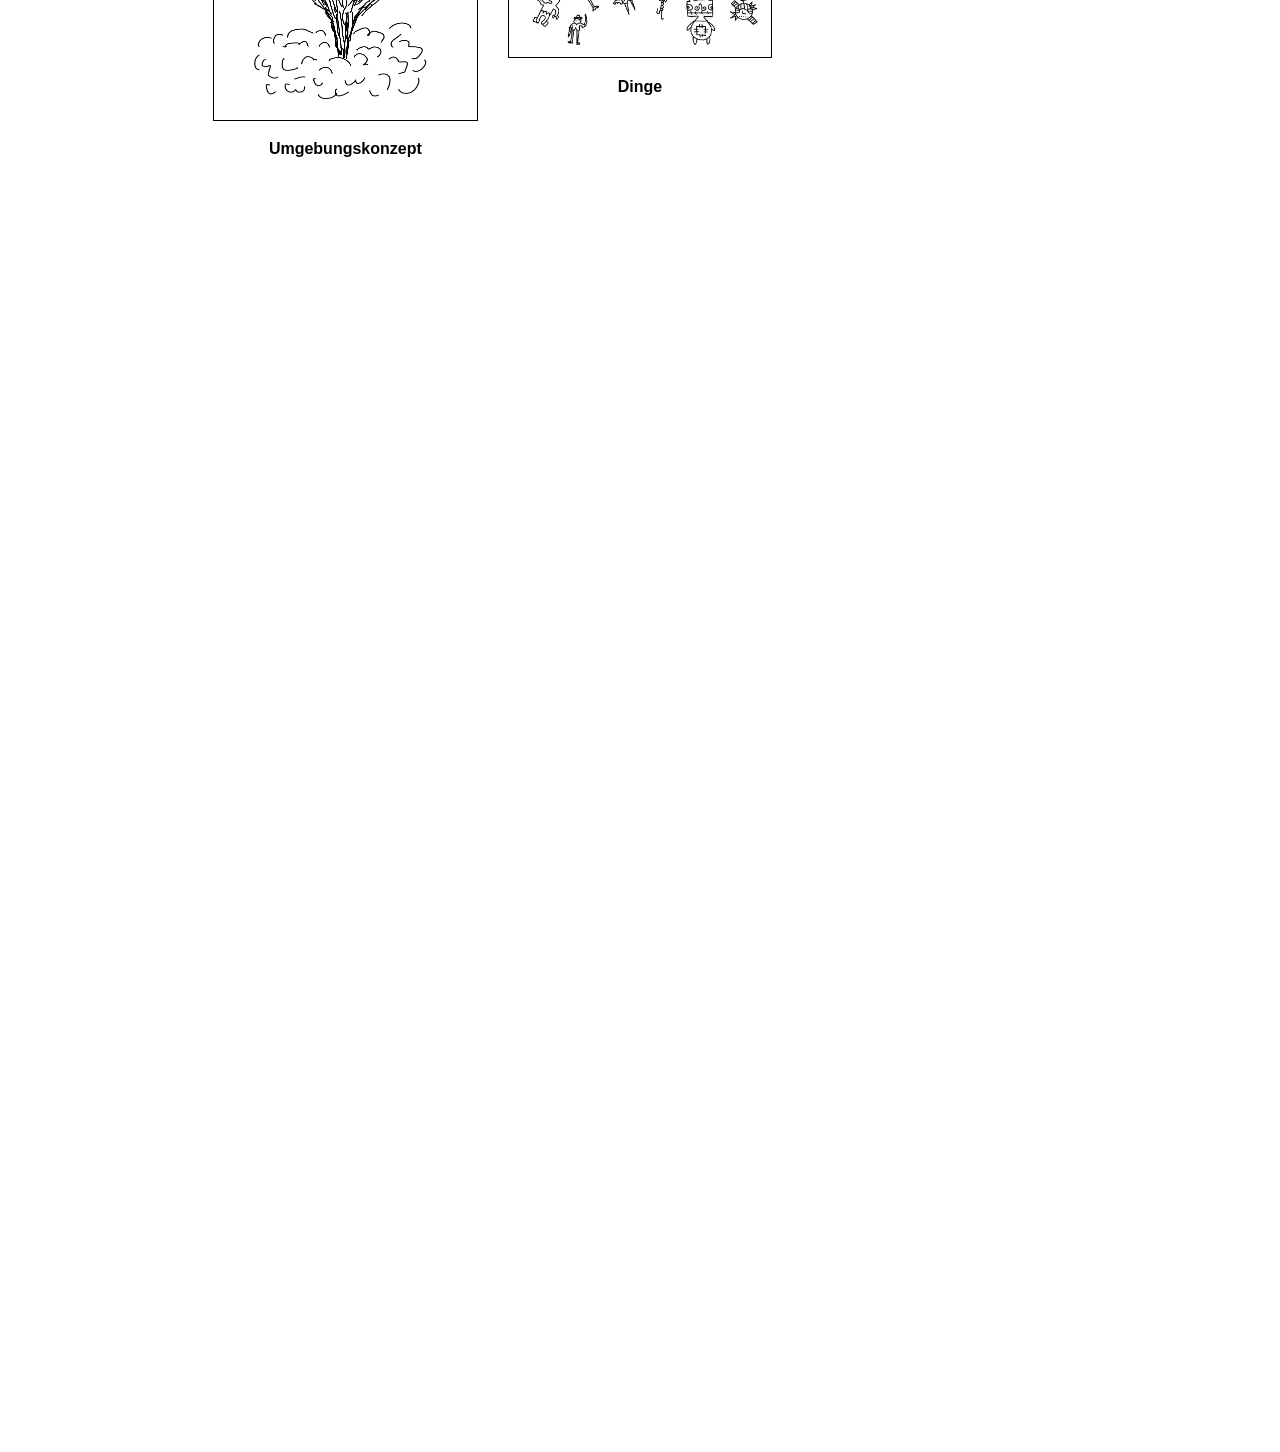
==== commit 390b017c: "language2" ====
--- a/index_de.html
+++ b/index_de.html
@@ -12,15 +12,16 @@
         <a href="#hero" class="nav-logo">Márk Mucska's Portfolio 2026</a>
         <ul class="nav-links">
             <li><a href="#about">Über mich</a></li>
-            <li><a href="#projects">Projekte</a></li>
+            <li><a href="#sneak">Projekte</a></li>
             <li><a href="#ideas">Ideen</a></li>
             <li><a href="#experience">Spieltesten</a></li>
+            <li><a href="#contact">Kontakt</a></li>
             <li class="lang-dropdown">
                 <button class="lang-btn">Sprache ▾</button>
                 <div class="lang-menu">
-                    <a href="#">English</a>
-                    <a href="#">Magyar</a>
-                    <a href="#">Deutsch</a>
+                    <a href="index.html">English</a>
+                    <a href="index_hu.html">Magyar</a>
+                    <a href="index_de.html">Deutsch</a>
                 </div>
             </li>
         </ul>
@@ -39,40 +40,40 @@
             <p class="hero-subtitle">
                 Informatikstudent | Technischer Designer | Pécs, Ungarn
             </p>
+
+            <div style="margin-top: 2rem;">
+                <a href="#contact" class="hero-btn">Lass uns reden!</a>
+            </div>
         </header>
 
         <section id="about" class="reveal">
             <h2>01 / Über Mich</h2>
             
             <div class="about-top">
-                <p>Mein Name ist Márk Mucska, ich bin 23 Jahre alt und Informatikstudent im letzten Studienjahr an der Universität Pécs, Ungarn. Mein Fokus liegt darauf, ein Spiel zu entwickeln, das beim Spieler einen bleibenden Eindruck hinterlässt. Bisher habe ich an Spielen in Unity und Godot gearbeitet. Derzeit mache ich mich mit Godot vertraut, bin aber offen dafür, die Spieleentwicklung in jeder beliebigen Spiel-Engine zu erlernen.</p>
+                <p>Mein Name ist Márk Mucska, ich bin 23 jähriger Informatikstudent im letzten Studienjahr an der Universität Pécs, Ungarn. Mein Fokus liegt darauf, ein Spiel zu entwickeln, das beim Spieler einen <b>bleibenden Eindruck hinterlässt</b>. Bisher habe ich an Spielen in <b>Unity</b> und <b>Godot</b> gearbeitet. Derzeit lerne ich Godot, bin aber <b>offen dafür, die Spieleentwicklung in jeder beliebigen Spiel-Engine zu lernen.</b></p>
             </div>
 
             <div class="about-bottom">
                 <div class="about-bottom-text">
-                    <p>Ich blühe in kollaborativen Umgebungen auf, in denen technische Einschränkungen auf kreative Problemlösungen treffen. Ich habe eine große Leidenschaft dafür, etwas zu erschaffen, das den Menschen etwas bedeutet. Derzeit suche ich ein Sommerpraktikum, bei dem ich zu einer Produktionspipeline beitragen und von Branchenveteranen lernen kann. In meiner Freizeit spiele ich gerne Videospiele, mache Origami und schreibe Spielrezensionen auf Steam.</p>
+                    <p>Ich liebe kollaborative Umgebungen, in denen technische Einschränkungen auf kreative Problemlösungen treffen. Ich habe eine große Leidenschaft dafür, etwas zu machen, das den Menschen etwas bedeutet. Derzeit suche ich ein <b>Sommerpraktikum</b>, bei dem ich etwas beitragen und von Branchenveteranen lernen kann. In meiner Freizeit spiele ich gerne Videospiele, mache Origami, schreibe Spielkritiks auf Steam und erstelle lustige Videos für meine Freunde aus Clips von unserer Spielsitzungen.</p>
                 </div>
                 <div class="about-image-container">
                     <img src="media/graphics/me.png" alt="Márk Mucska zeigt" class="about-img">
-                    <span class="me-caption">- Ich</span>
+                    <span class="me-caption">- Das bin ich!</span>
                 </div>
             </div>
         </section>
 
-        <section id="projects" class="reveal" style="padding-bottom: 0;">
-            <h2>02 / Projekte</h2>
-        </section>
-
         <section id="sneak" class="reveal" style="padding-top: 1rem;">
-            <h2>2.1 / Sneak and Squeak</h2>
+            <h2>2.1 / Squeak or Sneak</h2>
             <br>
             <span class="project-meta">Hauptprogrammierer & Technischer Designer | Unity (C#) | 1 Woche (Utrecht Summer School)</span>
             
-            <p>Entwickelt während eines intensiven 5-tägigen Game Design & Development Programms in Utrecht, mit Fokus auf Rapid Prototyping und interdisziplinäre Zusammenarbeit. Das Ziel war es, innerhalb von fünf Tagen ein Koop-Puzzlespiel von Grund auf zu entwerfen und als Prototyp zu entwickeln, basierend auf dem Thema: "Käse".</p>
+            <p>Entwickelt während eines intensiven 5-tägigen Game Design & Development Programms in Utrecht, mit Fokus auf Rapid Prototyping und interdisziplinäre Zusammenarbeit. Das Ziel war es, innerhalb von fünf Tagen ein <b>Koop-Puzzlespiel</b> von Grund auf zu entwerfen und als Prototyp zu entwickeln, basierend auf dem Thema: <b>"Käse"</b>.</p>
             
             <img src="media/sneak/sneak_4.png" class="feature-img hover-lift" alt="Title Screen">
             
-            <p>Als kleines 3-Personen-Team traten wir gegen größere Gruppen von 5 Personen an und mussten schnell Mechaniken prototypisieren, die ausgefeilt genug für eine "Bestes Spiel" Präsentation wirkten. Als Hauptentwickler konzentrierte ich mich auf den "Kleber", der das Spiel spielbar machte: Skripting der Spielersysteme für Koop-Bewegung, Aufbau eines modularen, interagierbaren Frameworks für Rätsel, Funktion als technischer Anker für die Level-Integration und Zusammenarbeit beim Rätseldesign.</p>
+            <p>Als kleines <b>3-Personen-Team</b> traten wir gegen größere Gruppen von 5 Personen an und mussten schnell Mechaniken prototypisieren, die ausgefeilt genug für eine <b>"Bestes Spiel"</b>-Auszeichnung wirkten. Als Hauptentwickler war ich der "Kleber", der das Spiel spielbar machte: <b>Skripting der Spielersysteme für Koop-Bewegung, Aufbau eines modularen, interagierbaren Frameworks für Rätsel, Funktion als technischer Anker für die Level-Integration und Zusammenarbeit beim Rätseldesign.</b></p>
 
             <div class="gallery-grid dynamic-grid">
                 <img src="media/sneak/sneak_6.png" class="hover-lift" alt="Sneak gameplay 1">
@@ -81,7 +82,7 @@
                 <img src="media/sneak/sneak_3.gif" class="hover-lift" alt="Sneak gameplay 4">
             </div>
 
-            <p>Von 6 konkurrierenden Teams gewann Sneak and Squeak die Auszeichnung "Bestes Spiel". Obwohl wir das kleinste Team waren, lieferten wir das stabilste und mechanisch vollständigste Erlebnis ab und bewiesen unsere Fähigkeit, unter einer knappen Deadline den "Spaßfaktor" und die technische Stabilität zu priorisieren.</p>
+            <p>Von 6 konkurrierenden Teams gewann Squeak or Sneak die Auszeichnung <b>"Bestes Spiel"</b>. Obwohl wir das kleinste Team waren, lieferten wir das stabilste und mechanisch vollständigste Erlebnis ab und bewiesen unsere Fähigkeit, unter einer knappen Deadline den "Spaßfaktor" und die technische Stabilität zu priorisieren.</p>
             
             <img src="media/sneak/sneak_5.png" class="hover-lift" style="max-width: 500px; margin: 2rem auto; display: block;" alt="Caught Screen">
         </section>
@@ -91,14 +92,14 @@
             <br>
             <span class="project-meta">Einzelentwickler (Design, Kunst & Logik) | Construct 3 | 1 Woche</span>
             
-            <p>Doodle Run ist ein hochpräziser 2D-Platformer, der sich auf "Hard-Parkour"-Mechaniken konzentriert und den Spieler durch getimte Sprünge und rhythmische Bewegungen herausfordert. Die größte Hürde bestand darin, das "bestrafend schwere" Gameplay mit "fairen" Mechaniken auszubalancieren, um sicherzustellen, dass sich ein Scheitern wie ein Fehler der eigenen Fähigkeiten anfühlte und nicht wie ein Glitch.</p>
+            <p>Doodle Run ist ein <b>hochpräziser 2D-Platformer, der sich auf "Hard-Parkour"-Mechaniken konzentriert</b> und den Spieler durch getimte Sprünge und rhythmische Bewegungen herausfordert. Die größte Hürde bestand darin, das "bestrafend schwere" Gameplay mit "fairen" Mechaniken <b>auszubalancieren</b>, um sicherzustellen.</p>
             <br><br>
             <p>Als Einzelentwickler habe ich jede Säule der Produktion verwaltet:</p><br>
             <ul class="doodle-list">
                 <li><b>Mechaniken</b>: Entwicklung von Bewegung und Springen mit dem Event-System von Construct.</li>
-                <li><b>Art Direction</b>: Erstellung von Charakter-Sprites und Umgebungs-Assets, inspiriert durch das Spiel BattleBlock Theater, um "Gefahr" vs. "Sicherheit" zu kommunizieren.</li>
+                <li><b>Art Direction</b>: Erstellung von Charakter-Sprites und Umgebungs-Assets, inspiriert durch das Spiel BattleBlock Theater.</li>
                 <li><b>Leveldesign</b>: Iteration der Level-Layouts, um Mechaniken schrittweise einzuführen, bevor sie in hochintensiven Sequenzen kombiniert wurden.</li>
-                <li><b>Gegnerlogik</b>: Skripting von Patrouillenverhalten und Gefahrenauslösern, um komplexe Ebenen hinzuzufügen.</li>
+                <li><b>Gegnerlogik</b>: Skripting von Feinden, um komplexe Ebenen hinzuzufügen.</li>
             </ul>
 
             <div class="gallery-grid dynamic-grid">
@@ -114,35 +115,46 @@
         <section id="ideas" class="reveal">
             <h2>03 / Konzeptuelle Ideen</h2>
             <br>
-            <p>Ich skizziere und prototypisiere ständig neue Mechaniken, um experimentelle Spielschleifen zu erkunden. Ich habe ein paar Ideen und Skizzen, die ich hier gerne zeigen möchte.</p>
+            <p>Ich <b>skizziere und prototypisiere ständig neue Mechaniken</b>, um experimentelle Spielschleifen zu erkunden. Ich habe ein paar Ideen und Skizzen, die ich hier gerne zeigen möchte.</p>
 
             <div class="ideas-grid dynamic-grid">
-                <div class="idea-item" onclick="openLB('ideas',0)"><img src="media/ideas/bullet_plat.png" class="idea-frame" alt="Bullet Platformer"><p><strong>Bullet Platformer</strong></p></div>
+                <div class="idea-item" onclick="openLB('ideas',0)"><img src="media/ideas/bullet_plat.png" class="idea-frame" alt="Bullet Platformer"><p><strong>Kugel-Platformer</strong></p></div>
                 <div class="idea-item" onclick="openLB('ideas',1)"><img src="media/ideas/infinijump.png" class="idea-frame" alt="Infinijump"><p><strong>Infinijump</strong></p></div>
-                <div class="idea-item" onclick="openLB('ideas',2)"><img src="media/ideas/possum.png" class="idea-frame" alt="Possum Game"><p><strong>Possum Game</strong></p></div>
+                <div class="idea-item" onclick="openLB('ideas',2)"><img src="media/ideas/possum.png" class="idea-frame" alt="Possum Game"><p><strong>Possum Spiel</strong></p></div>
                 <div class="idea-item" onclick="openLB('ideas',3)"><img src="media/ideas/indiv.png" class="idea-frame" alt="Individualist"><p><strong>Individualist</strong></p></div>
-                <div class="idea-item" onclick="openLB('ideas',4)"><img src="media/ideas/sneeze_sim.png" class="idea-frame" alt="Sneeze Simulator"><p><strong>Sneeze Simulator</strong></p></div>
+                <div class="idea-item" onclick="openLB('ideas',4)"><img src="media/ideas/sneeze_sim.png" class="idea-frame" alt="Sneeze Simulator"><p><strong>Nies-Simulator</strong></p></div>
                 <div class="idea-item" onclick="openLB('ideas',5)"><img src="media/ideas/speed.png" class="idea-frame" alt="Speed Concept"><p><strong>Speed Concept</strong></p></div>
                 <div class="idea-item" onclick="openLB('ideas',6)"><img src="media/ideas/concept_art.png" class="idea-frame" alt="Environment Concept"><p><strong>Umgebungskonzept</strong></p></div>
-                <div class="idea-item" onclick="openLB('ideas',7)"><img src="media/ideas/ideas.png" class="idea-frame" alt="Environment Concept"><p><strong>Umgebungskonzept</strong></p></div>
+                <div class="idea-item" onclick="openLB('ideas',7)"><img src="media/ideas/ideas.png" class="idea-frame" alt="Environment Concept"><p><strong>Dinge</strong></p></div>
             </div>
         </section>
 
         <section id="experience" class="reveal">
             <h2>04 / Spieltesten</h2>
             <br>
-            <p>In den letzten Jahren habe ich einige Playtests für Tom Clancy's Rainbow Six Extraction, The Outlast Trials, Back 4 Blood, Deadlock und MultiVersus durchgeführt. Hier habe ich immer detailliertes Feedback zu diesen Spielen hinterlassen, von dem ich hoffe, dass es für die Unternehmen sehr hilfreich war.</p>
-        </section>
-
-        <footer class="reveal" style="text-align: center; padding: 4rem 0;">
-            <img src="media/graphics/bottom_of_page.png" class="footer-art sketch-asset" alt="Footer art">
-            <div class="contact-links">
-                <a href="mailto:mark.mucska@gmail.com">Email</a>
+            <p>In den letzten Jahren habe ich einige Playtests für <b>Tom Clancy's Rainbow Six Extraction</b>, <b>The Outlast Trials</b>, <b>Back 4 Blood</b>, <b>Deadlock</b> und <b>MultiVersus</b> durchgeführt. Hier habe ich immer detailliertes Feedback zu diesen Spielen hinterlassen, von dem ich hoffe, dass es für die Unternehmen sehr hilfreich war.</p>
+        </section>
+
+        <footer id="contact" class="reveal" style="text-align: center; padding: 4rem 0;">
+            <h2>Lasst uns gemeinsam etwas Bedeutendes aufbauen.</h2>
+            <br>
+            
+            <p style="max-width: 650px; margin: 1rem auto 2.5rem auto; display: block; line-height: 1.8; font-size: 1.1rem; box-shadow: none; background: transparent;">
+                Ich suche derzeit <b>ein Sommerpraktikum</b>, bei dem ich zu einer Produktionspipeline beitragen und von Branchenexperten lernen kann.<br><br>
+                Wenn ihr einen Entwickler braucht, der sowohl technisches Geschick als auch echte Leidenschaft für Spiele mitbringt – <b>lasst uns reden.</b>
+            </p>
+
+            <div class="contact-links" style="margin-top: 1rem;">
+                <a href="mailto:mark.mucska@gmail.com">mark.mucska@gmail.com</a>
                 <a href="https://github.com/robb1ngood" target="_blank">GitHub</a>
                 <a href="https://www.linkedin.com/in/márk-mucska-1a187a334/" target="_blank">LinkedIn</a>
                 <a href="tel:+36301545406">+36301545406</a>
-            </div>
-            <p style="margin-top: 2rem; font-size: 0.7rem; color: #888;">© 2026 MÁRK MUCSKA</p>
+                <a href="https://www.youtube.com/@robbingisgood" target="_blank">Youtube</a>
+            </div>
+            
+            <img src="media/graphics/bottom_of_page.png" class="footer-art sketch-asset" alt="Footer art">
+            
+            <p style="margin-top: 2rem; font-size: 0.7rem; color: #888; display: block; background: transparent;">© 2026 MÁRK MUCSKA</p>
         </footer>
 
     </div>
@@ -158,14 +170,13 @@
     </div>
 
     <script>
-    // 1. Data defining the images in the gallery
     const galleryData = {
         ideas: [
-            {src: 'media/ideas/bullet_plat.png', cap: 'Bullet Platformer'},
+            {src: 'media/ideas/bullet_plat.png', cap: 'Kugel-Platformer'},
             {src: 'media/ideas/infinijump.png',  cap: 'Infinijump'},
             {src: 'media/ideas/possum.png',      cap: 'Possum Game'},
             {src: 'media/ideas/indiv.png',       cap: 'Individualist'},
-            {src: 'media/ideas/sneeze_sim.png',  cap: 'Sneeze Simulator'},
+            {src: 'media/ideas/sneeze_sim.png',  cap: 'Nies-Simulator'},
             {src: 'media/ideas/speed.png',       cap: 'Speed Concept'},
             {src: 'media/ideas/concept_art.png', cap: 'Umgebungskonzept'},
             {src: 'media/ideas/ideas.png',       cap: 'Umgebungskonzept'}
@@ -213,9 +224,6 @@
         if (e.key === 'ArrowLeft') shiftLB(-1);
     });
 
-    // --- DYNAMIC EFFECTS ADDITIONS ---
-
-    // Scroll reveal
     const reveals = document.querySelectorAll('.reveal');
     const observer = new IntersectionObserver((entries) => {
       entries.forEach(entry => {
@@ -226,7 +234,6 @@
     }, { threshold: 0.1 });
     reveals.forEach(el => observer.observe(el));
 
-    // Staggered Grids
     const grids = document.querySelectorAll('.dynamic-grid');
     const gridObserver = new IntersectionObserver((entries) => {
         entries.forEach(entry => {
@@ -241,7 +248,6 @@
     }, { threshold: 0.15 });
     grids.forEach(grid => gridObserver.observe(grid));
 
-    // Active nav highlight
     const sections = document.querySelectorAll('section[id], header[id]');
     const navLinks = document.querySelectorAll('.nav-links a:not(.lang-menu a)');
     window.addEventListener('scroll', () => {
--- a/style.css
+++ b/style.css
@@ -163,13 +163,39 @@
     line-height: 1.5;
 }
 
+/* Hero Get In Touch Button */
+.hero-btn {
+    display: inline-block;
+    font-weight: 900;
+    font-size: 1.2rem;
+    color: black;
+    text-decoration: none;
+    border: 2px solid black;
+    padding: 0.8rem 1.8rem;
+    border-radius: 6px;
+    background: white;
+    font-family: monospace;
+    text-transform: uppercase;
+    transition: transform 0.2s, box-shadow 0.2s;
+    /* Default sketch shadow */
+    box-shadow: 4px 4px 0 black; 
+}
+
+.hero-btn:hover {
+    transform: translateY(-3px);
+    box-shadow: 6px 6px 0 black;
+    color: black;
+}
+
 .container {
-    max-width: 950px; /* Increased from 850px to make the content area wider */
+    max-width: 950px;
     margin: 0 auto;
     position: relative;
     background: rgba(255, 255, 255, 0.75);
     z-index: 2;
-    padding-top: 2rem;
+    /* Changed padding to add space on the sides */
+    padding: 2rem 3rem; 
+    box-sizing: border-box;
 }
 /* Side Art */
 @keyframes wobble {
@@ -225,6 +251,7 @@
     padding: 3rem 0;
     border-bottom: none;
     line-height: 2.5;
+    scroll-margin-top: 100px; /* Pushes the scroll stop position down to account for the nav bar */
 }
 
 .project-meta {
@@ -431,6 +458,9 @@
     .nav-links { display: none; }
 }
 @media (max-width: 600px) { 
+    .container {
+        padding: 2rem 1.5rem; /* Reduces side spacing on small screens */
+    }
     .gallery-grid, .ideas-grid { grid-template-columns: 1fr; } 
     h1 { font-size: 2.5rem; } 
     .hero-overlay-container { width: 300px; height: 300px; }
